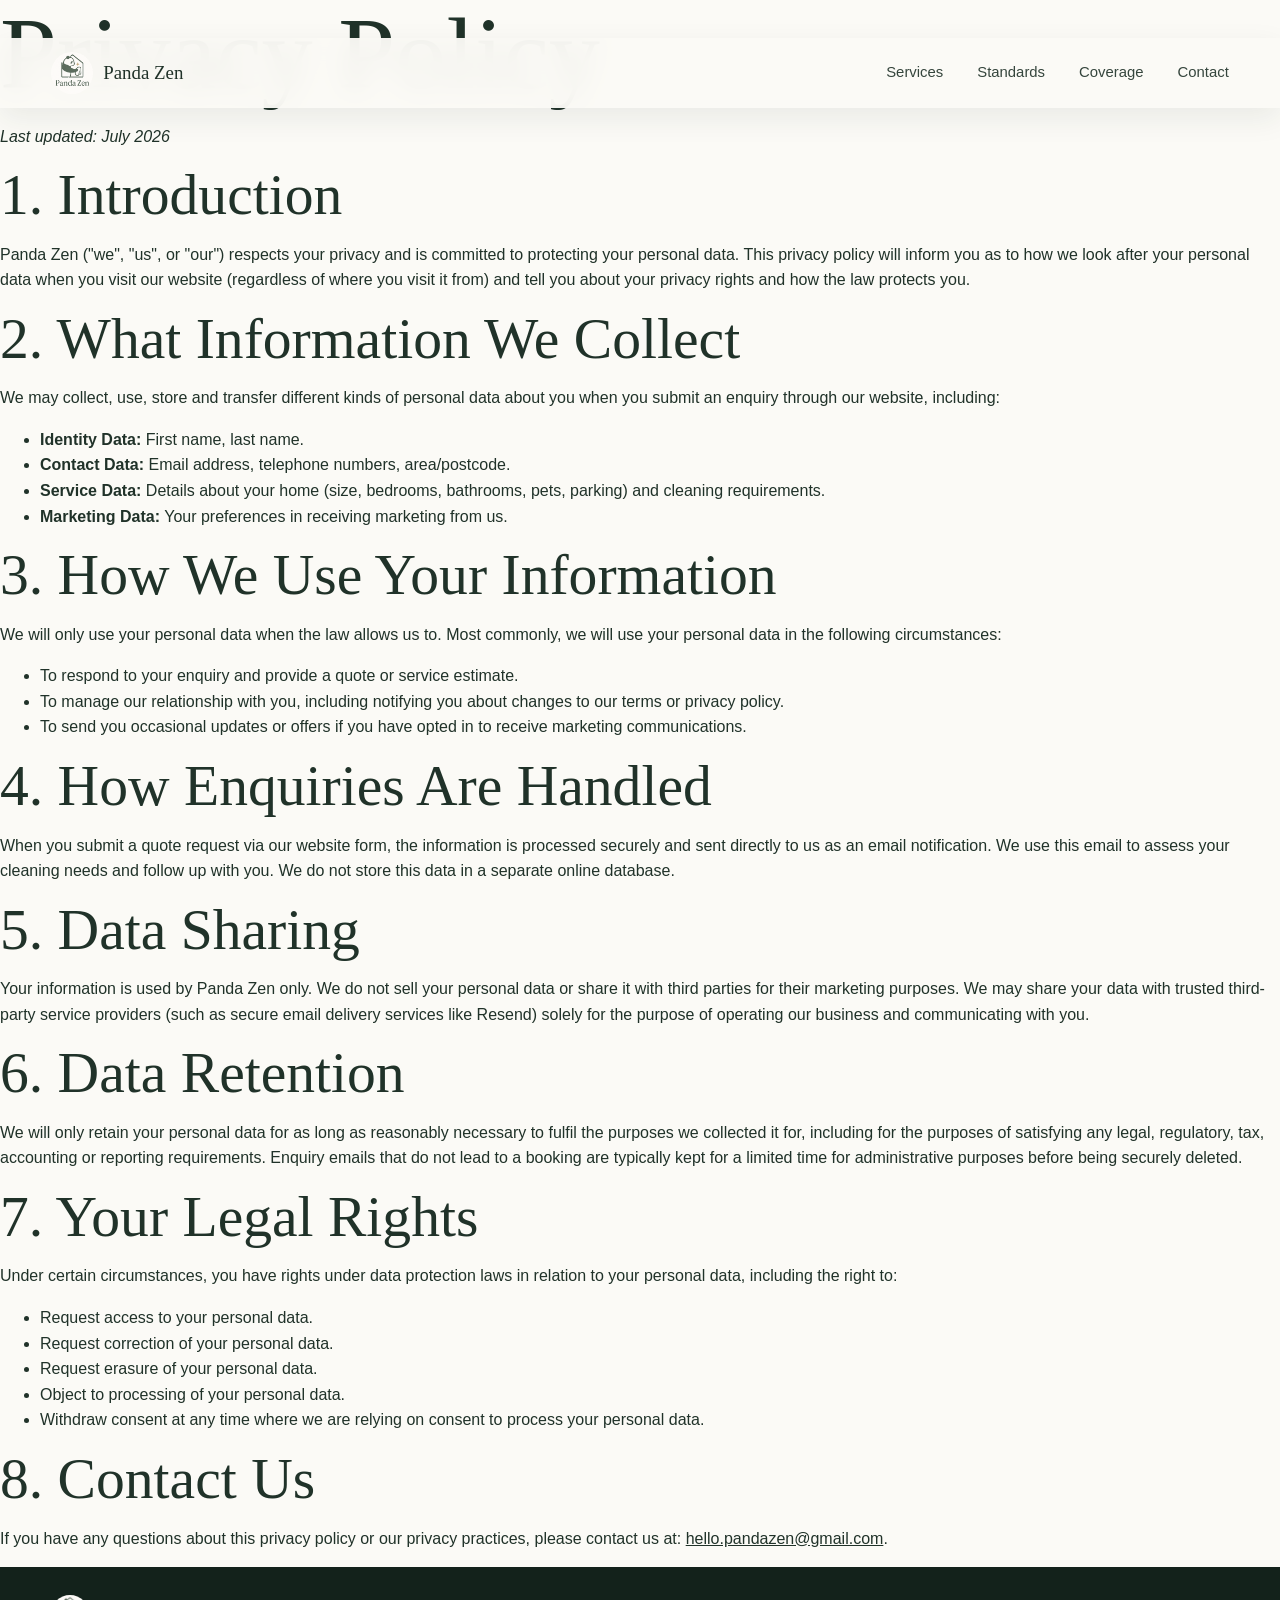
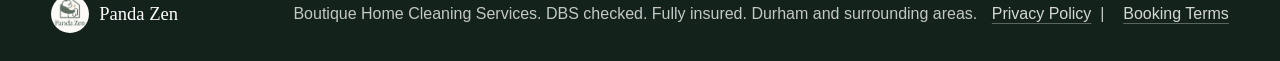
==== privacy-policy.html @ 42cf095c "Initial Panda Zen public site" ====
<!doctype html>
<html lang="en">
  <head>
    <meta charset="utf-8">
    <meta name="viewport" content="width=device-width, initial-scale=1">
    <title>Privacy Policy | Panda Zen</title>
    <link rel="stylesheet" href="styles.css">
  </head>
  <body>
    <header class="site-header is-scrolled" data-header>
      <a class="brand" href="index.html" aria-label="Panda Zen home">
        <img src="assets/logo.png" alt="Panda Zen logo">
        <span>Panda Zen</span>
      </a>
      <button class="nav-toggle" type="button" aria-expanded="false" aria-controls="site-nav" data-nav-toggle>
        <span></span>
        <span></span>
        <span></span>
        <span class="sr-only">Menu</span>
      </button>
      <nav class="site-nav" id="site-nav" data-nav>
        <a href="index.html#services">Services</a>
        <a href="index.html#standards">Standards</a>
        <a href="index.html#coverage">Coverage</a>
        <a href="index.html#contact">Contact</a>
      </nav>
    </header>

    <main class="legal-page">
      <div class="legal-content">
        <h1>Privacy Policy</h1>
        <p><em>Last updated: July 2026</em></p>

        <h2>1. Introduction</h2>
        <p>Panda Zen ("we", "us", or "our") respects your privacy and is committed to protecting your personal data. This privacy policy will inform you as to how we look after your personal data when you visit our website (regardless of where you visit it from) and tell you about your privacy rights and how the law protects you.</p>

        <h2>2. What Information We Collect</h2>
        <p>We may collect, use, store and transfer different kinds of personal data about you when you submit an enquiry through our website, including:</p>
        <ul>
          <li><strong>Identity Data:</strong> First name, last name.</li>
          <li><strong>Contact Data:</strong> Email address, telephone numbers, area/postcode.</li>
          <li><strong>Service Data:</strong> Details about your home (size, bedrooms, bathrooms, pets, parking) and cleaning requirements.</li>
          <li><strong>Marketing Data:</strong> Your preferences in receiving marketing from us.</li>
        </ul>

        <h2>3. How We Use Your Information</h2>
        <p>We will only use your personal data when the law allows us to. Most commonly, we will use your personal data in the following circumstances:</p>
        <ul>
          <li>To respond to your enquiry and provide a quote or service estimate.</li>
          <li>To manage our relationship with you, including notifying you about changes to our terms or privacy policy.</li>
          <li>To send you occasional updates or offers if you have opted in to receive marketing communications.</li>
        </ul>

        <h2>4. How Enquiries Are Handled</h2>
        <p>When you submit a quote request via our website form, the information is processed securely and sent directly to us as an email notification. We use this email to assess your cleaning needs and follow up with you. We do not store this data in a separate online database.</p>

        <h2>5. Data Sharing</h2>
        <p>Your information is used by Panda Zen only. We do not sell your personal data or share it with third parties for their marketing purposes. We may share your data with trusted third-party service providers (such as secure email delivery services like Resend) solely for the purpose of operating our business and communicating with you.</p>

        <h2>6. Data Retention</h2>
        <p>We will only retain your personal data for as long as reasonably necessary to fulfil the purposes we collected it for, including for the purposes of satisfying any legal, regulatory, tax, accounting or reporting requirements. Enquiry emails that do not lead to a booking are typically kept for a limited time for administrative purposes before being securely deleted.</p>

        <h2>7. Your Legal Rights</h2>
        <p>Under certain circumstances, you have rights under data protection laws in relation to your personal data, including the right to:</p>
        <ul>
          <li>Request access to your personal data.</li>
          <li>Request correction of your personal data.</li>
          <li>Request erasure of your personal data.</li>
          <li>Object to processing of your personal data.</li>
          <li>Withdraw consent at any time where we are relying on consent to process your personal data.</li>
        </ul>

        <h2>8. Contact Us</h2>
        <p>If you have any questions about this privacy policy or our privacy practices, please contact us at: <a href="mailto:hello.pandazen@gmail.com">hello.pandazen@gmail.com</a>.</p>
      </div>
    </main>

    <footer class="site-footer">
      <div>
        <img src="assets/logo.png" alt="">
        <span>Panda Zen</span>
      </div>
      <p>Boutique Home Cleaning Services. DBS checked. Fully insured. Durham and surrounding areas. <a href="privacy-policy.html">Privacy Policy</a> &nbsp;|&nbsp; <a href="terms.html">Booking Terms</a></p>
    </footer>
    <script src="script.js"></script>
  </body>
</html>
---- styles.css ----
:root {
  --ink: #203229;
  --forest: #385343;
  --deep: #13221b;
  --sage: #9aaa86;
  --mist: #edf0e8;
  --paper: #fbfaf6;
  --gold: #b9914b;
  --clay: #a86f53;
  --line: rgba(32, 50, 41, 0.16);
  --shadow: 0 20px 60px rgba(24, 36, 31, 0.16);
  --max: 1180px;
  --dev-bar-height: 38px;
}

* {
  box-sizing: border-box;
}

html {
  scroll-behavior: smooth;
}

body {
  margin: 0;
  font-family: "Segoe UI", Arial, sans-serif;
  color: var(--ink);
  background: var(--paper);
  line-height: 1.6;
}



img {
  display: block;
  max-width: 100%;
}

a {
  color: inherit;
}

.sr-only {
  position: absolute;
  width: 1px;
  height: 1px;
  padding: 0;
  margin: -1px;
  overflow: hidden;
  clip: rect(0, 0, 0, 0);
  white-space: nowrap;
  border: 0;
}

.site-header {
  position: fixed;
  inset: var(--dev-bar-height) 0 auto;
  z-index: 20;
  display: flex;
  align-items: center;
  justify-content: space-between;
  gap: 24px;
  padding: 14px clamp(18px, 4vw, 56px);
  color: white;
  transition: background 180ms ease, box-shadow 180ms ease, color 180ms ease;
}

.site-header.is-scrolled,
.site-header.is-open {
  color: var(--ink);
  background: rgba(251, 250, 246, 0.94);
  box-shadow: 0 10px 30px rgba(30, 46, 38, 0.08);
  backdrop-filter: blur(14px);
}

.brand {
  display: inline-flex;
  align-items: center;
  gap: 10px;
  font-family: Georgia, "Times New Roman", serif;
  font-size: 1.18rem;
  text-decoration: none;
  white-space: nowrap;
}

.brand img {
  width: 42px;
  height: 42px;
  border-radius: 50%;
  object-fit: cover;
  background: var(--paper);
}

.site-nav {
  display: flex;
  align-items: center;
  gap: clamp(18px, 3vw, 34px);
  font-size: 0.93rem;
}

.site-nav a {
  text-decoration: none;
  opacity: 0.9;
}

.site-nav a:hover {
  opacity: 1;
}

.nav-toggle {
  display: none;
}

.hero {
  position: relative;
  min-height: 86svh;
  display: grid;
  align-items: end;
  overflow: hidden;
  color: white;
}

.hero-media,
.hero-media img,
.hero-shade {
  position: absolute;
  inset: 0;
}

.hero-media img {
  width: 100%;
  height: 100%;
  object-fit: cover;
}

.hero-shade {
  background:
    linear-gradient(90deg, rgba(19, 34, 27, 0.82) 0%, rgba(19, 34, 27, 0.52) 42%, rgba(19, 34, 27, 0.12) 100%),
    linear-gradient(0deg, rgba(19, 34, 27, 0.74) 0%, rgba(19, 34, 27, 0) 46%);
}

.hero-content {
  position: relative;
  width: min(var(--max), calc(100% - 36px));
  margin: 0 auto;
  padding: 120px 0 66px;
}

.eyebrow {
  margin: 0 0 14px;
  color: var(--gold);
  font-size: 0.78rem;
  font-weight: 700;
  letter-spacing: 0;
  text-transform: uppercase;
}

.hero .eyebrow {
  color: #e8c986;
}

h1,
h2,
h3,
p {
  overflow-wrap: anywhere;
}

h1,
h2,
h3 {
  margin: 0;
  line-height: 1.05;
}

h1,
h2 {
  font-family: Georgia, "Times New Roman", serif;
  font-weight: 500;
}

h1 {
  max-width: 790px;
  font-size: clamp(3rem, 8vw, 6.6rem);
}

h2 {
  font-size: clamp(2rem, 4.5vw, 4rem);
}

h3 {
  font-size: 1.2rem;
}

.hero-copy {
  max-width: 640px;
  margin: 22px 0 0;
  font-size: clamp(1.1rem, 2vw, 1.35rem);
}

.hero-actions {
  display: flex;
  flex-wrap: wrap;
  gap: 14px;
  margin-top: 34px;
}

.button {
  display: inline-flex;
  align-items: center;
  justify-content: center;
  min-height: 48px;
  padding: 13px 20px;
  border: 1px solid transparent;
  border-radius: 4px;
  font-weight: 700;
  text-decoration: none;
  cursor: pointer;
}

.button.primary {
  color: white;
  background: var(--forest);
}

.button.secondary {
  color: white;
  border-color: rgba(255, 255, 255, 0.72);
  background: rgba(255, 255, 255, 0.08);
}

.button:hover,
.text-link:hover {
  filter: brightness(1.04);
}

.trust-strip {
  display: grid;
  grid-template-columns: repeat(4, 1fr);
  border-bottom: 1px solid var(--line);
  background: var(--paper);
}

.trust-strip div {
  min-height: 112px;
  padding: 24px clamp(18px, 3vw, 42px);
  border-right: 1px solid var(--line);
}

.trust-strip div:last-child {
  border-right: 0;
}

.trust-strip strong,
.trust-strip span {
  display: block;
}

.trust-strip strong {
  font-family: Georgia, "Times New Roman", serif;
  font-size: clamp(1.35rem, 2.5vw, 2rem);
  font-weight: 500;
}

.trust-strip span {
  margin-top: 6px;
  color: rgba(32, 50, 41, 0.72);
}

.section-grid,
.services,
.pricing,
.coverage,
.contact {
  width: min(var(--max), calc(100% - 36px));
  margin: 0 auto;
}

.intro {
  display: grid;
  grid-template-columns: 0.86fr 1.14fr;
  gap: clamp(34px, 7vw, 86px);
  padding: clamp(70px, 12vw, 130px) 0;
}

.flow p {
  margin: 0;
  font-size: clamp(1.04rem, 1.5vw, 1.18rem);
}

.flow p + p {
  margin-top: 20px;
}

.image-band {
  position: relative;
  min-height: 620px;
  display: grid;
  align-items: end;
  overflow: hidden;
  color: white;
  background: var(--deep);
}

.image-band > img {
  position: absolute;
  inset: 0;
  width: 100%;
  height: 100%;
  object-fit: cover;
}

.image-band::after {
  content: "";
  position: absolute;
  inset: 0;
  background: linear-gradient(0deg, rgba(19, 34, 27, 0.75), rgba(19, 34, 27, 0.08) 62%);
}

.band-panel {
  position: relative;
  z-index: 1;
  width: min(720px, calc(100% - 36px));
  margin: 0 auto;
  padding: 0 0 clamp(52px, 8vw, 86px);
  text-align: center;
}

.band-panel .eyebrow {
  color: #e8c986;
}

.band-panel p:last-child {
  margin: 18px auto 0;
  max-width: 620px;
  font-size: 1.12rem;
}

.services {
  padding: clamp(70px, 12vw, 132px) 0;
}

.section-head {
  display: grid;
  grid-template-columns: 1fr minmax(280px, 480px);
  gap: clamp(28px, 6vw, 70px);
  align-items: end;
  margin-bottom: 42px;
}

.section-head p:last-child {
  margin: 0;
  color: rgba(32, 50, 41, 0.74);
}

.service-grid {
  display: grid;
  grid-template-columns: repeat(3, 1fr);
  gap: 14px;
}

.service-card {
  min-height: 252px;
  padding: 26px;
  border: 1px solid var(--line);
  border-radius: 8px;
  background: #fffdf8;
}

.service-card span {
  display: inline-block;
  margin-bottom: 34px;
  color: var(--gold);
  font-weight: 800;
}

.service-card p {
  margin: 14px 0 0;
  color: rgba(32, 50, 41, 0.74);
}

.standards {
  display: grid;
  grid-template-columns: minmax(0, 0.9fr) minmax(0, 1.1fr);
  align-items: stretch;
  background: var(--mist);
}

.standards-copy {
  padding: clamp(48px, 8vw, 90px) clamp(24px, 6vw, 72px);
}

.standards-copy p {
  max-width: 620px;
}

.standards-photo {
  min-height: 580px;
}

.standards-photo img {
  width: 100%;
  height: 100%;
  object-fit: cover;
}

.check-list {
  display: grid;
  gap: 14px;
  padding: 0;
  margin: 30px 0 0;
  list-style: none;
}

.check-list li {
  position: relative;
  padding-left: 28px;
}

.check-list li::before {
  content: "";
  position: absolute;
  left: 0;
  top: 0.75em;
  width: 12px;
  height: 2px;
  background: var(--gold);
}

.pricing {
  display: grid;
  grid-template-columns: 0.9fr 1.1fr;
  gap: clamp(28px, 7vw, 88px);
  align-items: center;
  padding: clamp(68px, 10vw, 118px) 0;
}

.quote-box {
  padding-left: clamp(24px, 5vw, 58px);
  border-left: 1px solid var(--line);
}

.quote-box p {
  margin: 0 0 18px;
  font-size: 1.12rem;
}

.text-link {
  color: var(--forest);
  font-weight: 800;
  text-decoration-color: rgba(56, 83, 67, 0.32);
  text-underline-offset: 5px;
}

.gallery {
  display: grid;
  grid-template-columns: 1.15fr 0.85fr 1fr;
  gap: 10px;
  width: min(1440px, calc(100% - 20px));
  margin: 0 auto;
}

.gallery figure {
  position: relative;
  min-height: 420px;
  margin: 0;
  overflow: hidden;
  background: var(--mist);
}

.gallery img {
  width: 100%;
  height: 100%;
  object-fit: cover;
}

.gallery figcaption {
  position: absolute;
  left: 16px;
  bottom: 16px;
  padding: 8px 11px;
  border-radius: 4px;
  color: white;
  background: rgba(19, 34, 27, 0.72);
  font-size: 0.9rem;
}

.coverage {
  display: grid;
  grid-template-columns: 0.92fr 1.08fr;
  gap: clamp(30px, 7vw, 90px);
  padding: clamp(68px, 10vw, 116px) 0;
  border-bottom: 1px solid var(--line);
}

.coverage p:last-child {
  align-self: end;
  margin: 0;
  color: rgba(32, 50, 41, 0.76);
  font-size: 1.12rem;
}

.contact {
  display: grid;
  grid-template-columns: 0.9fr 1.1fr;
  gap: clamp(30px, 7vw, 90px);
  padding: clamp(68px, 10vw, 116px) 0;
}

.contact-copy p {
  max-width: 520px;
}

.contact-lines {
  display: grid;
  gap: 10px;
  margin-top: 28px;
  font-size: 1.16rem;
  font-weight: 800;
}

.contact-lines a {
  color: var(--forest);
}

.contact-form {
  display: grid;
  gap: 22px;
  padding: clamp(22px, 4vw, 36px);
  border: 1px solid var(--line);
  border-radius: 8px;
  background: white;
  box-shadow: var(--shadow);
}

.hp-field {
  position: absolute;
  left: -10000px;
  width: 1px;
  height: 1px;
  overflow: hidden;
}

.form-section {
  display: grid;
  gap: 13px;
}

.form-section + .form-section {
  padding-top: 20px;
  border-top: 1px solid var(--line);
}

.form-section h3 {
  font-size: 1rem;
}

.form-grid {
  display: grid;
  grid-template-columns: repeat(2, minmax(0, 1fr));
  gap: 14px;
}

.full {
  grid-column: 1 / -1;
}

.checkbox-grid {
  display: grid;
  grid-template-columns: repeat(2, minmax(0, 1fr));
  gap: 9px;
}

.checkbox-grid label {
  min-height: 42px;
  display: flex;
  align-items: center;
  gap: 9px;
  padding: 9px 10px;
  border: 1px solid rgba(32, 50, 41, 0.16);
  border-radius: 4px;
  color: var(--ink);
  background: #fffdf8;
  font-size: 0.9rem;
}

.checkbox-grid input {
  width: auto;
  min-height: auto;
  accent-color: var(--forest);
}

.legal-consent {
  gap: 10px;
}

.legal-consent label {
  display: grid;
  grid-template-columns: 20px 1fr;
  gap: 10px;
  align-items: start;
  color: var(--ink);
  font-size: 0.9rem;
  font-weight: 600;
}

.legal-consent input {
  width: auto;
  min-height: auto;
  margin-top: 4px;
  accent-color: var(--forest);
}

.legal-consent a {
  color: var(--forest);
  font-weight: 800;
  text-underline-offset: 4px;
}

.form-note {
  margin: 0;
  color: rgba(32, 50, 41, 0.66);
  font-size: 0.88rem;
}

.form-submit-status {
  min-height: 24px;
  margin: 0;
  color: var(--forest);
  font-weight: 800;
}

.form-submit-status.error {
  color: #8b4e45;
}

.field-error-label {
  color: #8b4e45;
}

.field-error-control {
  border-color: #8b4e45;
  background: #fff8f4;
}

.field-error-message {
  color: #8b4e45;
  font-size: 0.82rem;
  font-weight: 800;
}

label {
  display: grid;
  gap: 7px;
  color: rgba(32, 50, 41, 0.78);
  font-size: 0.92rem;
  font-weight: 700;
}

input,
select,
textarea {
  width: 100%;
  min-height: 48px;
  padding: 12px 13px;
  border: 1px solid rgba(32, 50, 41, 0.22);
  border-radius: 4px;
  color: var(--ink);
  background: #fffdf8;
  font: inherit;
}

textarea {
  resize: vertical;
}

input:focus,
select:focus,
textarea:focus {
  outline: 3px solid rgba(185, 145, 75, 0.24);
  border-color: var(--gold);
}

.site-footer {
  display: flex;
  align-items: center;
  justify-content: space-between;
  gap: 20px;
  padding: 28px clamp(18px, 4vw, 56px);
  color: white;
  background: var(--deep);
}

.site-footer div {
  display: inline-flex;
  align-items: center;
  gap: 10px;
  font-family: Georgia, "Times New Roman", serif;
  font-size: 1.16rem;
  white-space: nowrap;
}

.site-footer img {
  width: 38px;
  height: 38px;
  border-radius: 50%;
  object-fit: cover;
}

.site-footer p {
  margin: 0;
  color: rgba(255, 255, 255, 0.75);
  text-align: right;
}

.site-footer p a {
  margin-left: 10px;
  color: rgba(255, 255, 255, 0.82);
  text-decoration-color: rgba(255, 255, 255, 0.3);
  text-underline-offset: 4px;
}

.site-footer p a:hover {
  color: white;
}

.legal-page {
  background: var(--paper);
}

.legal-header {
  display: flex;
  align-items: center;
  justify-content: space-between;
  gap: 18px;
  padding: 18px clamp(18px, 4vw, 56px);
  border-bottom: 1px solid var(--line);
  background: white;
}

.legal-header .button.secondary {
  color: var(--forest);
  border-color: var(--line);
  background: transparent;
}

.legal-main {
  width: min(880px, calc(100% - 36px));
  margin: 0 auto;
  padding: clamp(48px, 8vw, 86px) 0;
}

.legal-main h1 {
  max-width: none;
  margin-bottom: 12px;
  color: var(--ink);
  font-size: clamp(2.4rem, 6vw, 4.8rem);
}

.legal-updated {
  margin-bottom: 34px;
  color: rgba(32, 50, 41, 0.66);
}

.legal-main section {
  padding: 24px 0;
  border-top: 1px solid var(--line);
}

.legal-main h2 {
  margin-bottom: 10px;
  font-size: clamp(1.45rem, 3vw, 2rem);
}

.legal-main p {
  margin: 0;
  color: rgba(32, 50, 41, 0.78);
}

.legal-main a {
  color: var(--forest);
  font-weight: 800;
  text-underline-offset: 4px;
}

@media (max-width: 900px) {
  .nav-toggle {
    display: inline-grid;
    gap: 5px;
    width: 44px;
    height: 44px;
    place-content: center;
    border: 1px solid currentColor;
    border-radius: 4px;
    color: inherit;
    background: transparent;
  }

  .nav-toggle span:not(.sr-only) {
    width: 20px;
    height: 2px;
    background: currentColor;
  }

  .site-nav {
    position: absolute;
    top: 100%;
    left: 18px;
    right: 18px;
    display: none;
    padding: 18px;
    border: 1px solid var(--line);
    border-radius: 8px;
    color: var(--ink);
    background: var(--paper);
    box-shadow: var(--shadow);
  }

  .site-nav.is-open {
    display: grid;
    gap: 14px;
  }

  .trust-strip,
  .intro,
  .section-head,
  .standards,
  .pricing,
  .coverage,
  .contact {
    grid-template-columns: 1fr;
  }

  .trust-strip {
    grid-template-columns: repeat(2, 1fr);
  }

  .trust-strip div:nth-child(2) {
    border-right: 0;
  }

  .service-grid {
    grid-template-columns: repeat(2, 1fr);
  }

  .standards-photo {
    min-height: 420px;
  }

  .quote-box {
    padding-left: 0;
    border-left: 0;
  }

  .gallery {
    grid-template-columns: 1fr;
  }

  .gallery figure {
    min-height: 360px;
  }

  .site-footer {
    align-items: flex-start;
    flex-direction: column;
  }

  .site-footer p {
    text-align: left;
  }
}

@media (max-width: 620px) {
  .site-header {
    padding: 12px 16px;
  }

  .brand span {
    display: none;
  }

  .hero {
    min-height: 84svh;
  }

  .hero-content {
    width: calc(100% - 32px);
    padding-bottom: 44px;
  }

  h1 {
    font-size: clamp(2.55rem, 15vw, 4.4rem);
  }

  .hero-actions,
  .button {
    width: 100%;
  }

  .trust-strip,
  .service-grid {
    grid-template-columns: 1fr;
  }

  .trust-strip div {
    border-right: 0;
  }

  .image-band {
    min-height: 530px;
  }

  .service-card {
    min-height: auto;
  }

  .contact-form {
    padding: 20px;
  }

  .form-grid,
  .checkbox-grid {
    grid-template-columns: 1fr;
  }
}
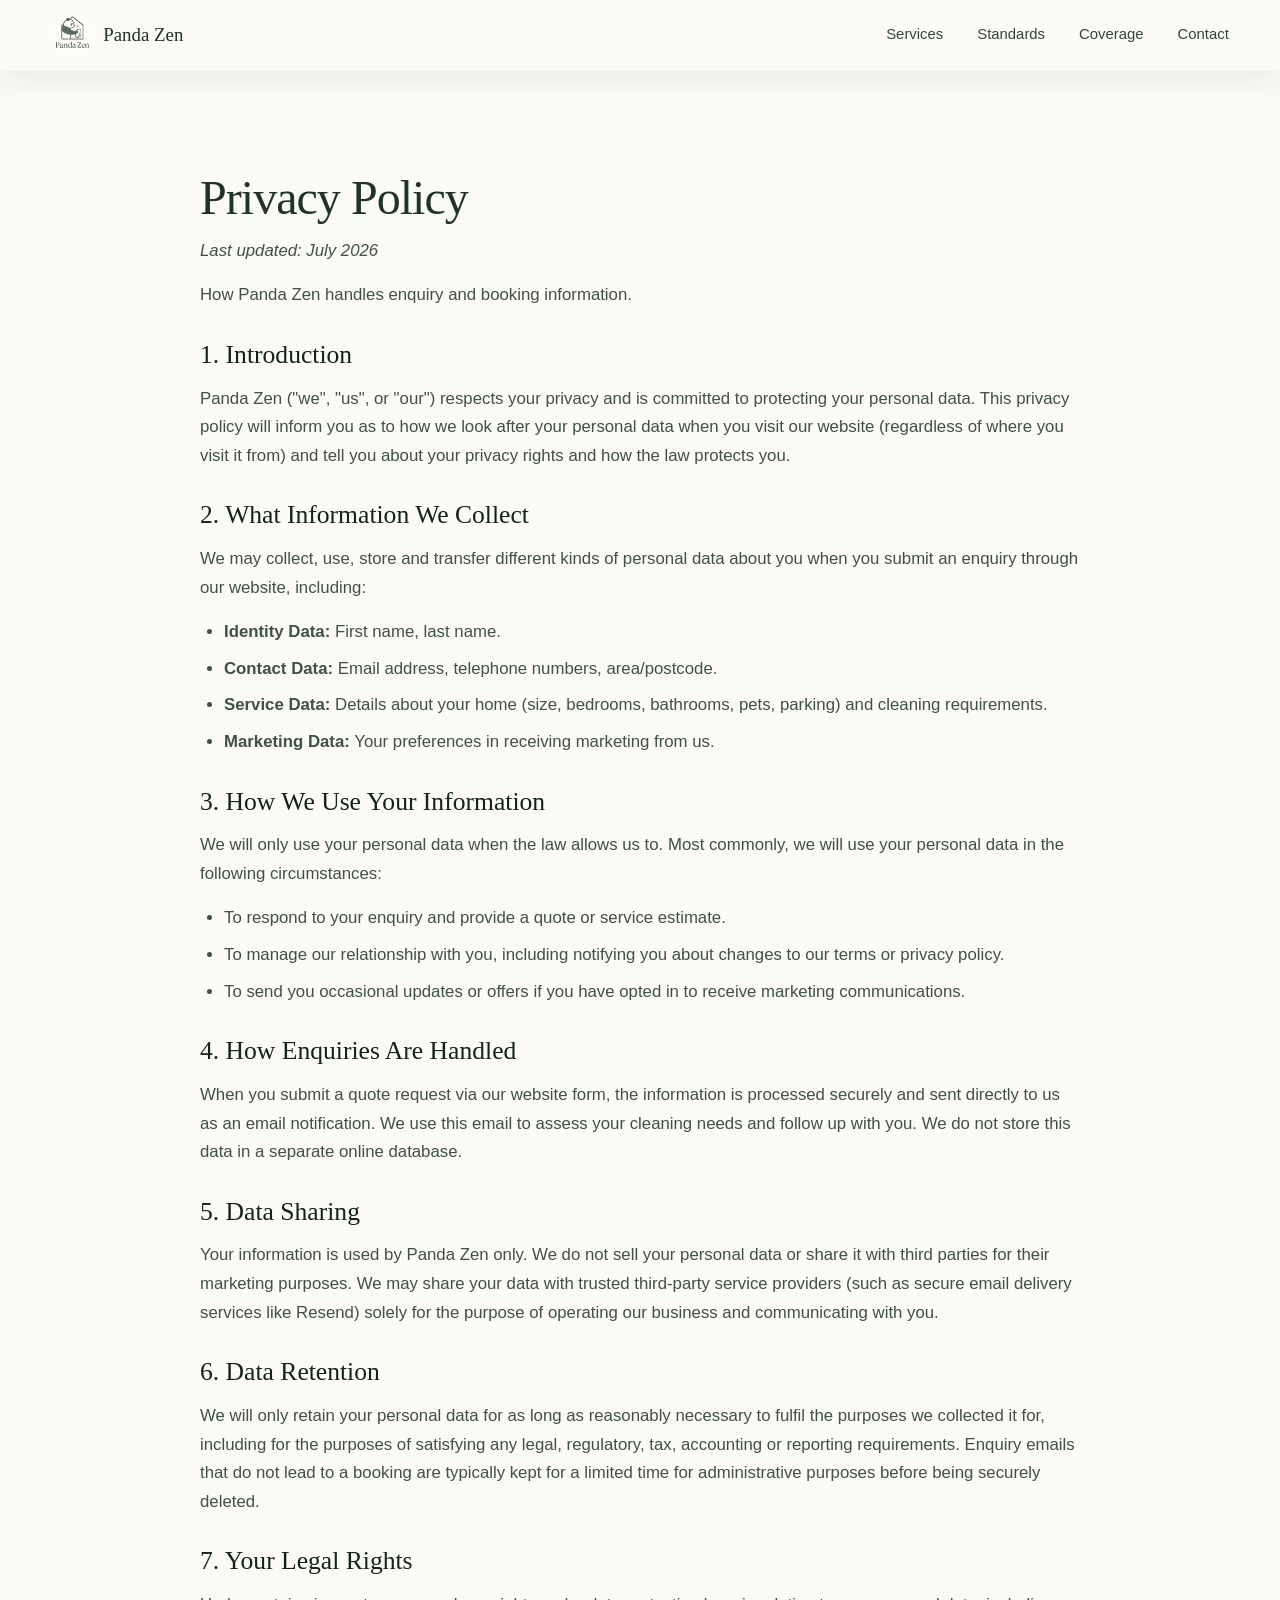
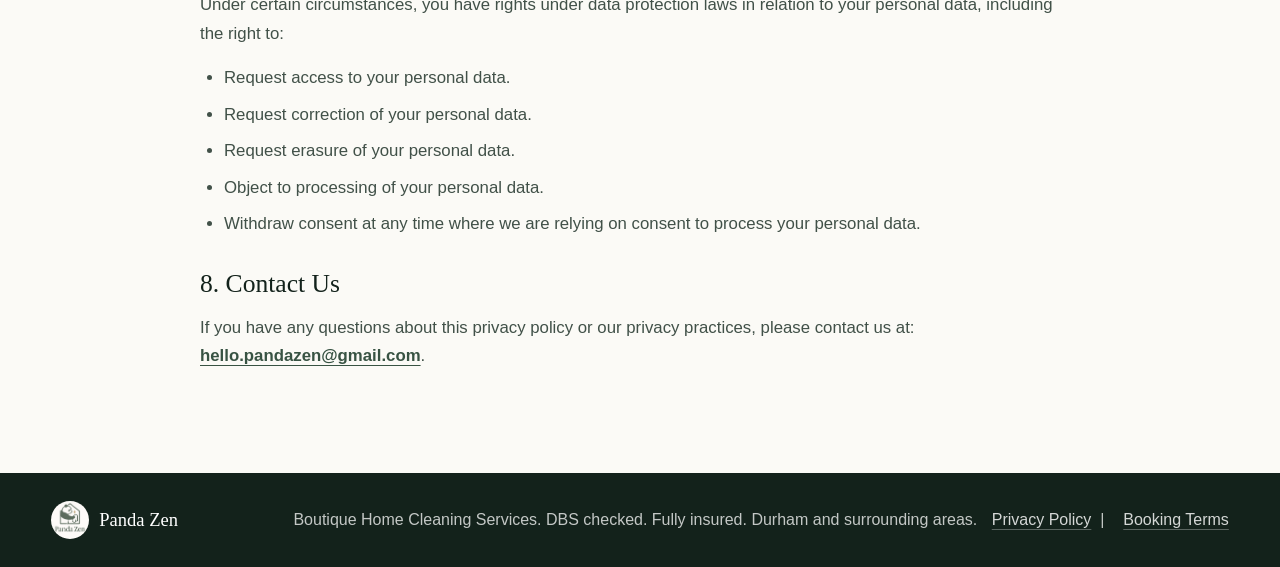
==== commit b945cc01: "Improve legal page layout" ====
--- a/privacy-policy.html
+++ b/privacy-policy.html
@@ -6,7 +6,7 @@
     <title>Privacy Policy | Panda Zen</title>
     <link rel="stylesheet" href="styles.css">
   </head>
-  <body>
+  <body class="legal-page">
     <header class="site-header is-scrolled" data-header>
       <a class="brand" href="index.html" aria-label="Panda Zen home">
         <img src="assets/logo.png" alt="Panda Zen logo">
@@ -26,10 +26,10 @@
       </nav>
     </header>
 
-    <main class="legal-page">
-      <div class="legal-content">
+    <main class="legal-main">
         <h1>Privacy Policy</h1>
-        <p><em>Last updated: July 2026</em></p>
+        <p class="legal-updated">Last updated: July 2026</p>
+        <p>How Panda Zen handles enquiry and booking information.</p>
 
         <h2>1. Introduction</h2>
         <p>Panda Zen ("we", "us", or "our") respects your privacy and is committed to protecting your personal data. This privacy policy will inform you as to how we look after your personal data when you visit our website (regardless of where you visit it from) and tell you about your privacy rights and how the law protects you.</p>
@@ -72,7 +72,6 @@
 
         <h2>8. Contact Us</h2>
         <p>If you have any questions about this privacy policy or our privacy practices, please contact us at: <a href="mailto:hello.pandazen@gmail.com">hello.pandazen@gmail.com</a>.</p>
-      </div>
     </main>
 
     <footer class="site-footer">
--- a/styles.css
+++ b/styles.css
@@ -10,7 +10,6 @@
   --line: rgba(32, 50, 41, 0.16);
   --shadow: 0 20px 60px rgba(24, 36, 31, 0.16);
   --max: 1180px;
-  --dev-bar-height: 38px;
 }
 
 * {
@@ -54,7 +53,7 @@
 
 .site-header {
   position: fixed;
-  inset: var(--dev-bar-height) 0 auto;
+  inset: 0 0 auto;
   z-index: 20;
   display: flex;
   align-items: center;
@@ -726,6 +725,7 @@
 
 .legal-page {
   background: var(--paper);
+  padding-top: 86px; /* Offset for fixed header */
 }
 
 .legal-header {
@@ -751,15 +751,18 @@
 }
 
 .legal-main h1 {
-  max-width: none;
   margin-bottom: 12px;
   color: var(--ink);
-  font-size: clamp(2.4rem, 6vw, 4.8rem);
+  font-size: clamp(2rem, 5vw, 3rem);
+  line-height: 1.1;
+  letter-spacing: -0.02em;
 }
 
 .legal-updated {
   margin-bottom: 34px;
   color: rgba(32, 50, 41, 0.66);
+  font-size: 1.05rem;
+  font-style: italic;
 }
 
 .legal-main section {
@@ -768,13 +771,26 @@
 }
 
 .legal-main h2 {
-  margin-bottom: 10px;
-  font-size: clamp(1.45rem, 3vw, 2rem);
-}
-
-.legal-main p {
-  margin: 0;
-  color: rgba(32, 50, 41, 0.78);
+  margin-top: 32px;
+  margin-bottom: 16px;
+  font-size: clamp(1.3rem, 3vw, 1.6rem);
+  color: var(--deep);
+}
+
+.legal-main p,
+.legal-main ul {
+  margin: 0 0 16px;
+  color: rgba(32, 50, 41, 0.85);
+  font-size: 1.05rem;
+  line-height: 1.7;
+}
+
+.legal-main ul {
+  padding-left: 24px;
+}
+
+.legal-main li {
+  margin-bottom: 8px;
 }
 
 .legal-main a {
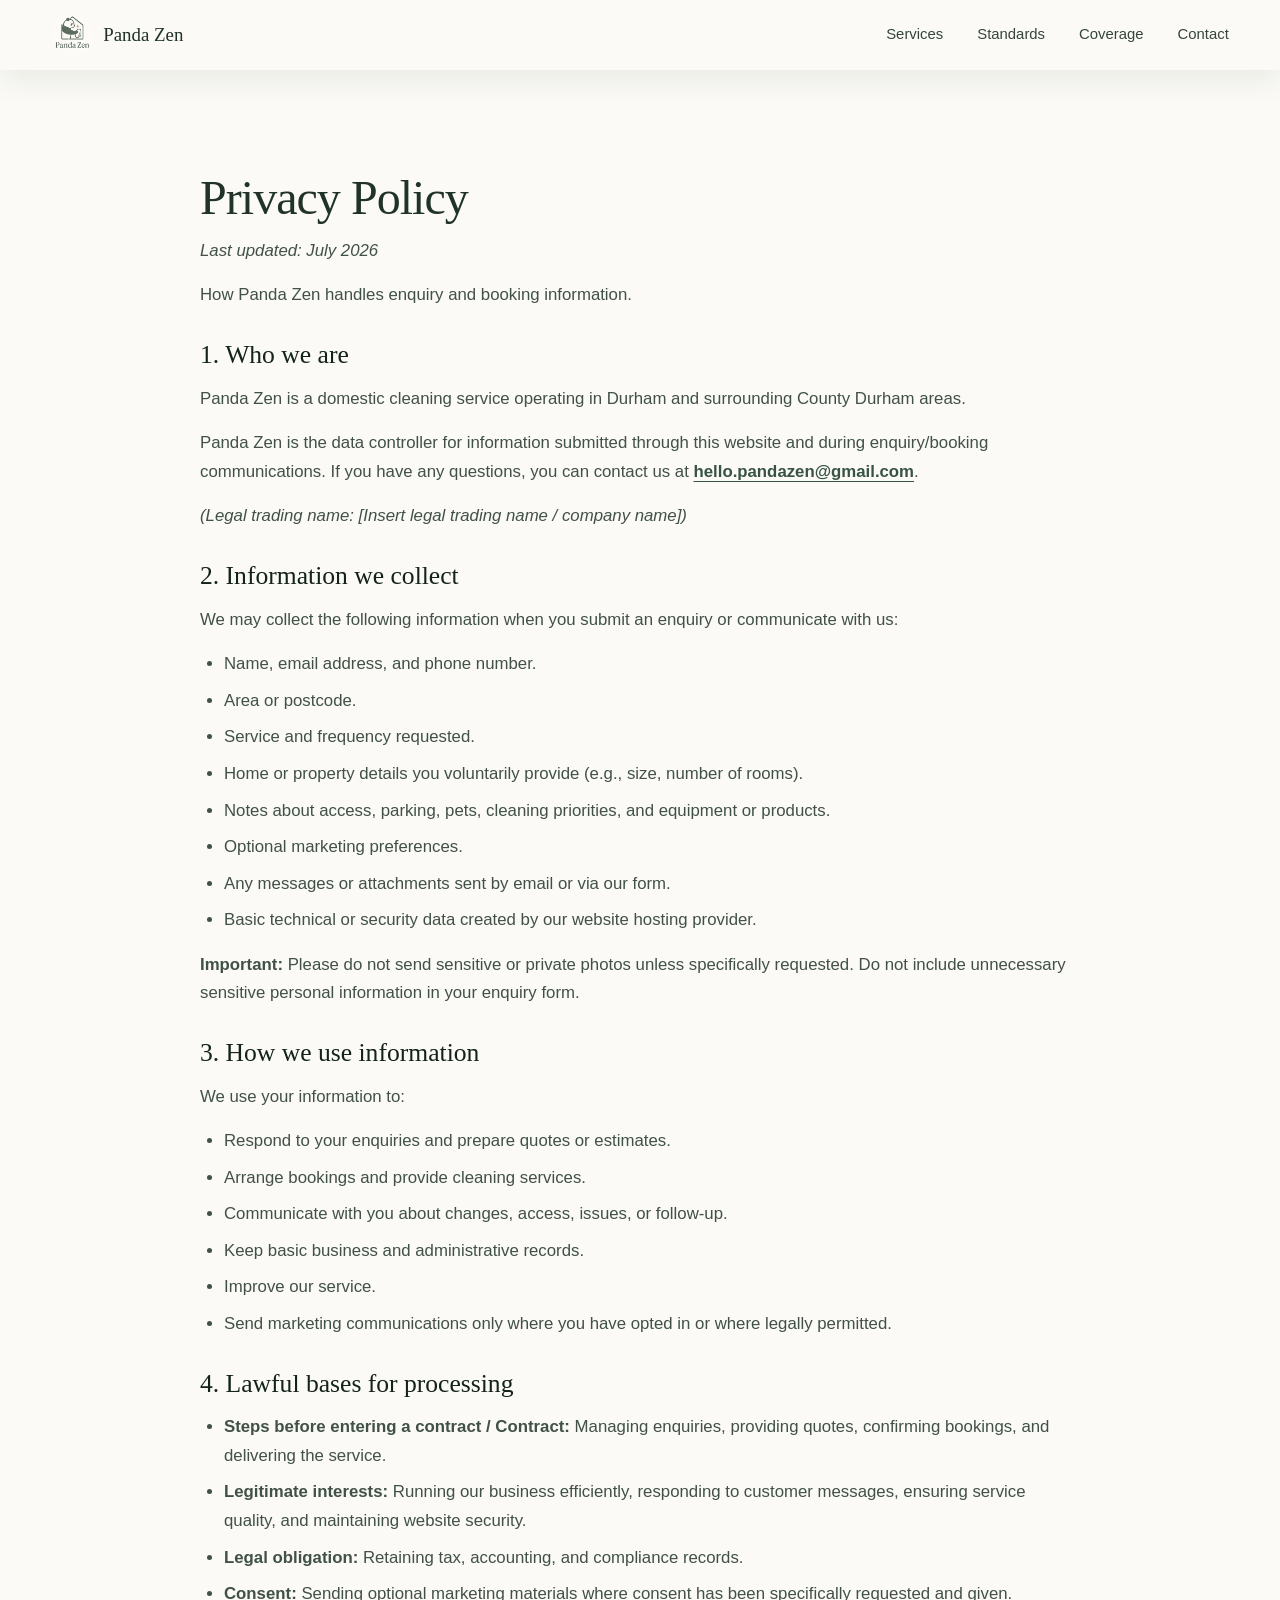
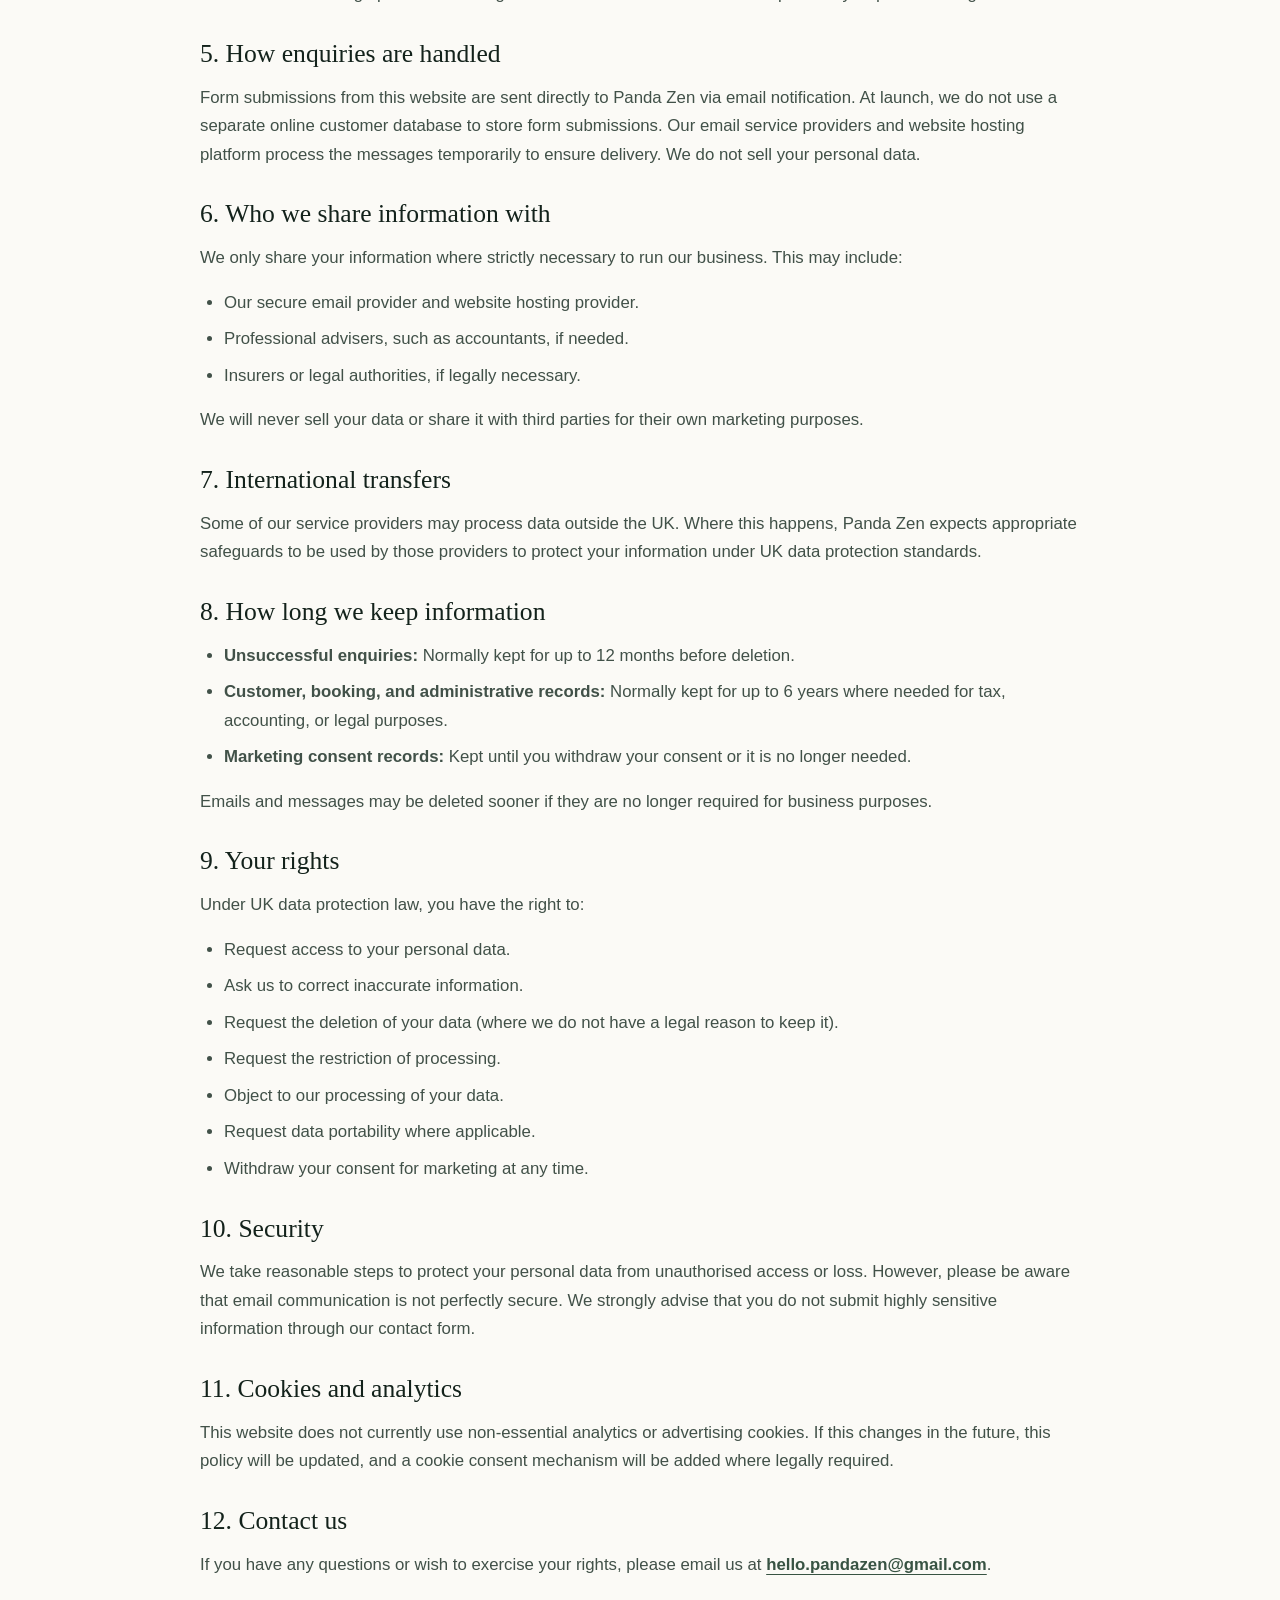
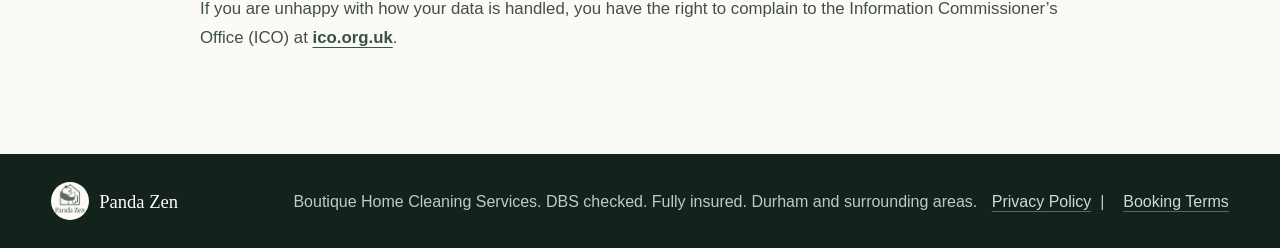
==== commit 5b283cab: "Strengthen privacy policy and booking terms" ====
--- a/privacy-policy.html
+++ b/privacy-policy.html
@@ -31,47 +31,89 @@
         <p class="legal-updated">Last updated: July 2026</p>
         <p>How Panda Zen handles enquiry and booking information.</p>
 
-        <h2>1. Introduction</h2>
-        <p>Panda Zen ("we", "us", or "our") respects your privacy and is committed to protecting your personal data. This privacy policy will inform you as to how we look after your personal data when you visit our website (regardless of where you visit it from) and tell you about your privacy rights and how the law protects you.</p>
+        <h2>1. Who we are</h2>
+        <p>Panda Zen is a domestic cleaning service operating in Durham and surrounding County Durham areas.</p>
+        <p>Panda Zen is the data controller for information submitted through this website and during enquiry/booking communications. If you have any questions, you can contact us at <a href="mailto:hello.pandazen@gmail.com">hello.pandazen@gmail.com</a>.</p>
+        <p><em>(Legal trading name: [Insert legal trading name / company name])</em></p>
 
-        <h2>2. What Information We Collect</h2>
-        <p>We may collect, use, store and transfer different kinds of personal data about you when you submit an enquiry through our website, including:</p>
+        <h2>2. Information we collect</h2>
+        <p>We may collect the following information when you submit an enquiry or communicate with us:</p>
         <ul>
-          <li><strong>Identity Data:</strong> First name, last name.</li>
-          <li><strong>Contact Data:</strong> Email address, telephone numbers, area/postcode.</li>
-          <li><strong>Service Data:</strong> Details about your home (size, bedrooms, bathrooms, pets, parking) and cleaning requirements.</li>
-          <li><strong>Marketing Data:</strong> Your preferences in receiving marketing from us.</li>
+          <li>Name, email address, and phone number.</li>
+          <li>Area or postcode.</li>
+          <li>Service and frequency requested.</li>
+          <li>Home or property details you voluntarily provide (e.g., size, number of rooms).</li>
+          <li>Notes about access, parking, pets, cleaning priorities, and equipment or products.</li>
+          <li>Optional marketing preferences.</li>
+          <li>Any messages or attachments sent by email or via our form.</li>
+          <li>Basic technical or security data created by our website hosting provider.</li>
+        </ul>
+        <p><strong>Important:</strong> Please do not send sensitive or private photos unless specifically requested. Do not include unnecessary sensitive personal information in your enquiry form.</p>
+
+        <h2>3. How we use information</h2>
+        <p>We use your information to:</p>
+        <ul>
+          <li>Respond to your enquiries and prepare quotes or estimates.</li>
+          <li>Arrange bookings and provide cleaning services.</li>
+          <li>Communicate with you about changes, access, issues, or follow-up.</li>
+          <li>Keep basic business and administrative records.</li>
+          <li>Improve our service.</li>
+          <li>Send marketing communications only where you have opted in or where legally permitted.</li>
         </ul>
 
-        <h2>3. How We Use Your Information</h2>
-        <p>We will only use your personal data when the law allows us to. Most commonly, we will use your personal data in the following circumstances:</p>
+        <h2>4. Lawful bases for processing</h2>
         <ul>
-          <li>To respond to your enquiry and provide a quote or service estimate.</li>
-          <li>To manage our relationship with you, including notifying you about changes to our terms or privacy policy.</li>
-          <li>To send you occasional updates or offers if you have opted in to receive marketing communications.</li>
+          <li><strong>Steps before entering a contract / Contract:</strong> Managing enquiries, providing quotes, confirming bookings, and delivering the service.</li>
+          <li><strong>Legitimate interests:</strong> Running our business efficiently, responding to customer messages, ensuring service quality, and maintaining website security.</li>
+          <li><strong>Legal obligation:</strong> Retaining tax, accounting, and compliance records.</li>
+          <li><strong>Consent:</strong> Sending optional marketing materials where consent has been specifically requested and given.</li>
         </ul>
 
-        <h2>4. How Enquiries Are Handled</h2>
-        <p>When you submit a quote request via our website form, the information is processed securely and sent directly to us as an email notification. We use this email to assess your cleaning needs and follow up with you. We do not store this data in a separate online database.</p>
+        <h2>5. How enquiries are handled</h2>
+        <p>Form submissions from this website are sent directly to Panda Zen via email notification. At launch, we do not use a separate online customer database to store form submissions. Our email service providers and website hosting platform process the messages temporarily to ensure delivery. We do not sell your personal data.</p>
 
-        <h2>5. Data Sharing</h2>
-        <p>Your information is used by Panda Zen only. We do not sell your personal data or share it with third parties for their marketing purposes. We may share your data with trusted third-party service providers (such as secure email delivery services like Resend) solely for the purpose of operating our business and communicating with you.</p>
+        <h2>6. Who we share information with</h2>
+        <p>We only share your information where strictly necessary to run our business. This may include:</p>
+        <ul>
+          <li>Our secure email provider and website hosting provider.</li>
+          <li>Professional advisers, such as accountants, if needed.</li>
+          <li>Insurers or legal authorities, if legally necessary.</li>
+        </ul>
+        <p>We will never sell your data or share it with third parties for their own marketing purposes.</p>
 
-        <h2>6. Data Retention</h2>
-        <p>We will only retain your personal data for as long as reasonably necessary to fulfil the purposes we collected it for, including for the purposes of satisfying any legal, regulatory, tax, accounting or reporting requirements. Enquiry emails that do not lead to a booking are typically kept for a limited time for administrative purposes before being securely deleted.</p>
+        <h2>7. International transfers</h2>
+        <p>Some of our service providers may process data outside the UK. Where this happens, Panda Zen expects appropriate safeguards to be used by those providers to protect your information under UK data protection standards.</p>
 
-        <h2>7. Your Legal Rights</h2>
-        <p>Under certain circumstances, you have rights under data protection laws in relation to your personal data, including the right to:</p>
+        <h2>8. How long we keep information</h2>
+        <ul>
+          <li><strong>Unsuccessful enquiries:</strong> Normally kept for up to 12 months before deletion.</li>
+          <li><strong>Customer, booking, and administrative records:</strong> Normally kept for up to 6 years where needed for tax, accounting, or legal purposes.</li>
+          <li><strong>Marketing consent records:</strong> Kept until you withdraw your consent or it is no longer needed.</li>
+        </ul>
+        <p>Emails and messages may be deleted sooner if they are no longer required for business purposes.</p>
+
+        <h2>9. Your rights</h2>
+        <p>Under UK data protection law, you have the right to:</p>
         <ul>
           <li>Request access to your personal data.</li>
-          <li>Request correction of your personal data.</li>
-          <li>Request erasure of your personal data.</li>
-          <li>Object to processing of your personal data.</li>
-          <li>Withdraw consent at any time where we are relying on consent to process your personal data.</li>
+          <li>Ask us to correct inaccurate information.</li>
+          <li>Request the deletion of your data (where we do not have a legal reason to keep it).</li>
+          <li>Request the restriction of processing.</li>
+          <li>Object to our processing of your data.</li>
+          <li>Request data portability where applicable.</li>
+          <li>Withdraw your consent for marketing at any time.</li>
         </ul>
 
-        <h2>8. Contact Us</h2>
-        <p>If you have any questions about this privacy policy or our privacy practices, please contact us at: <a href="mailto:hello.pandazen@gmail.com">hello.pandazen@gmail.com</a>.</p>
+        <h2>10. Security</h2>
+        <p>We take reasonable steps to protect your personal data from unauthorised access or loss. However, please be aware that email communication is not perfectly secure. We strongly advise that you do not submit highly sensitive information through our contact form.</p>
+
+        <h2>11. Cookies and analytics</h2>
+        <p>This website does not currently use non-essential analytics or advertising cookies. If this changes in the future, this policy will be updated, and a cookie consent mechanism will be added where legally required.</p>
+
+        <h2>12. Contact us</h2>
+        <p>If you have any questions or wish to exercise your rights, please email us at <a href="mailto:hello.pandazen@gmail.com">hello.pandazen@gmail.com</a>.</p>
+        <p>If you are unhappy with how your data is handled, you have the right to complain to the Information Commissioner’s Office (ICO) at <a href="https://ico.org.uk" target="_blank" rel="noopener">ico.org.uk</a>.</p>
+
     </main>
 
     <footer class="site-footer">
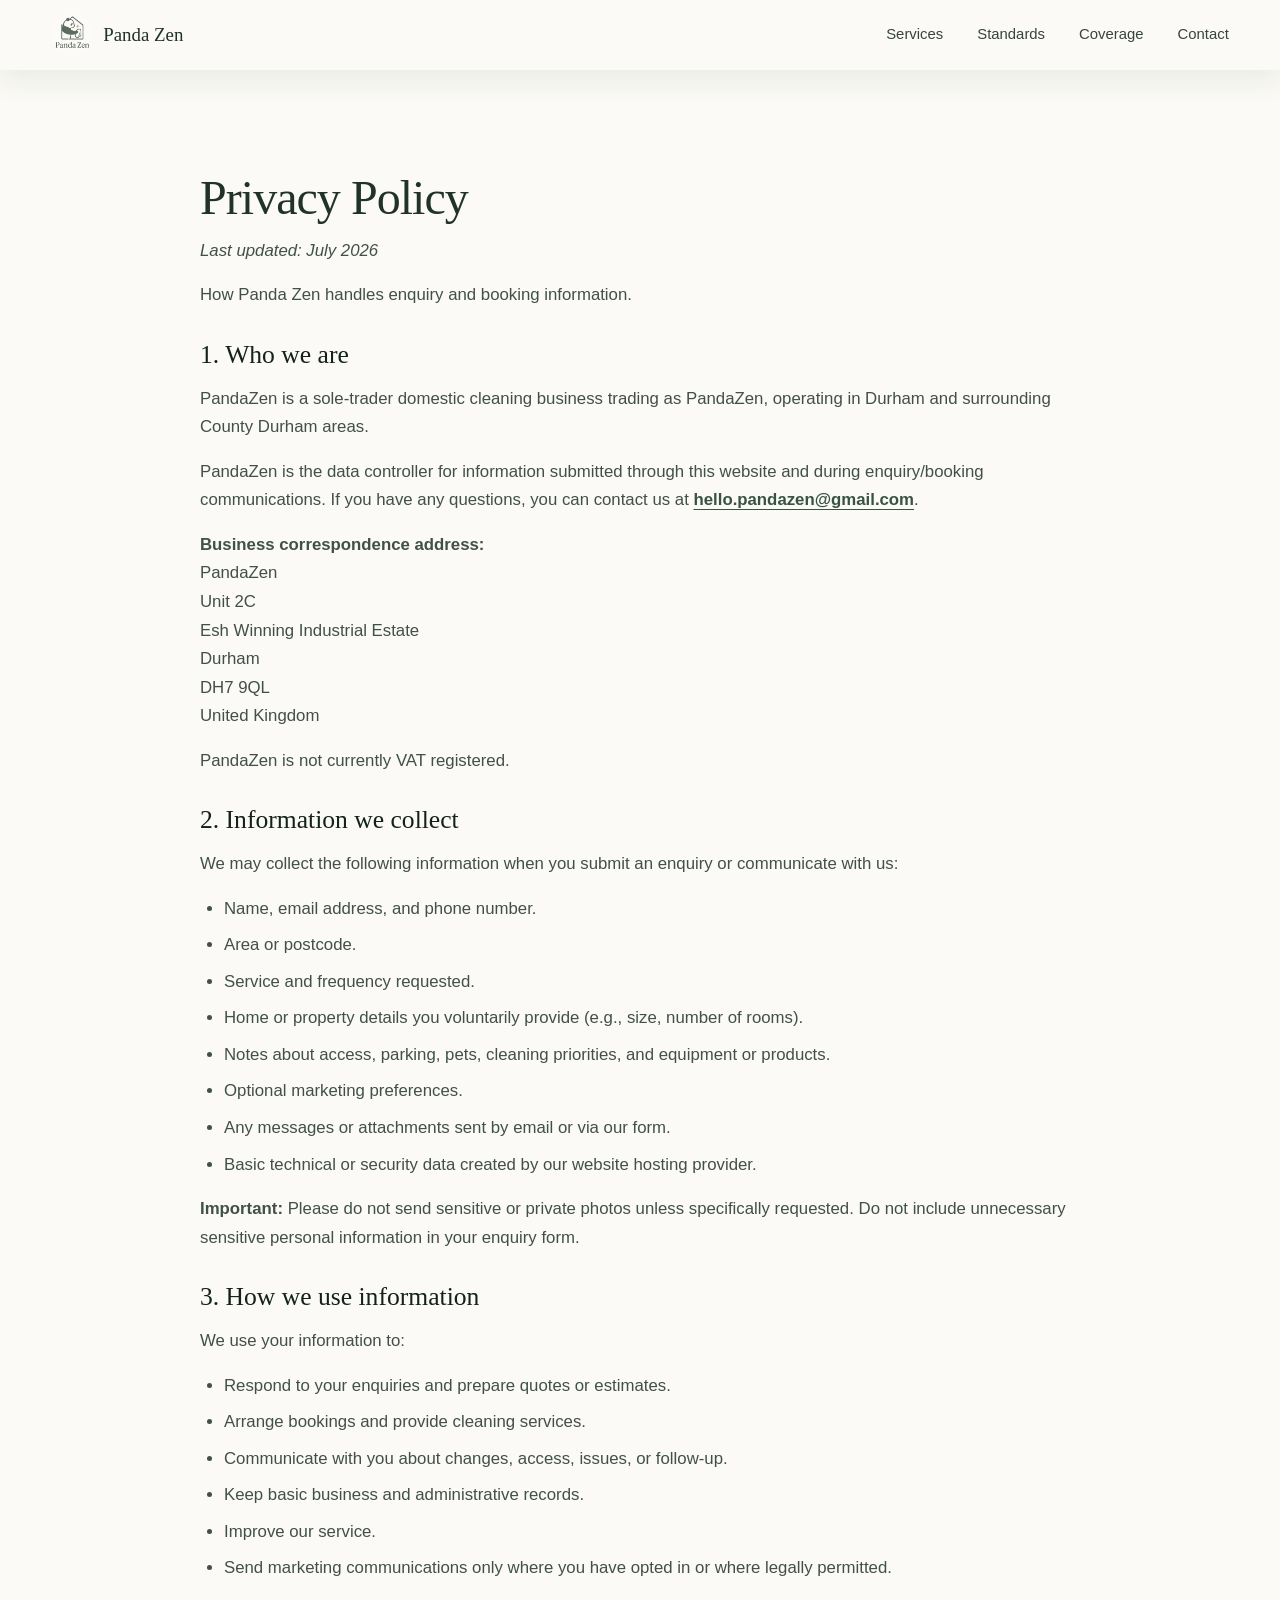
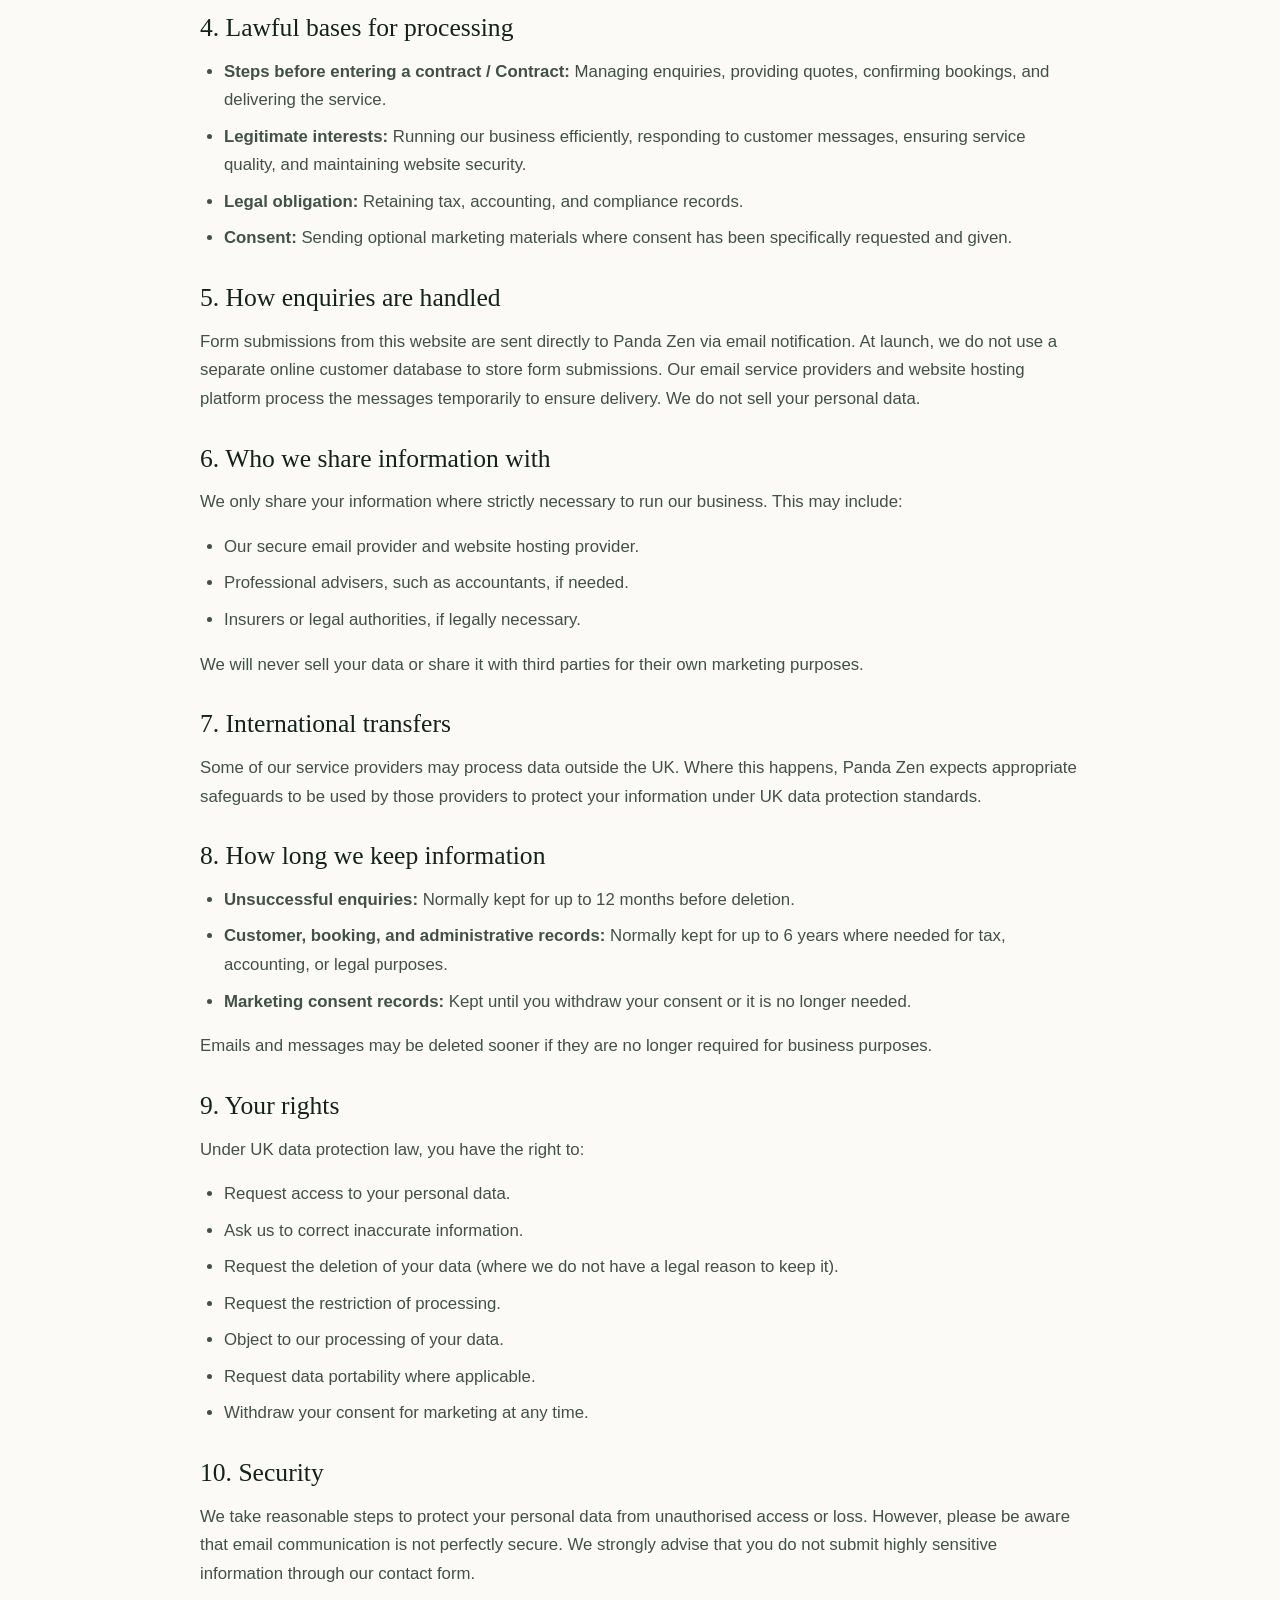
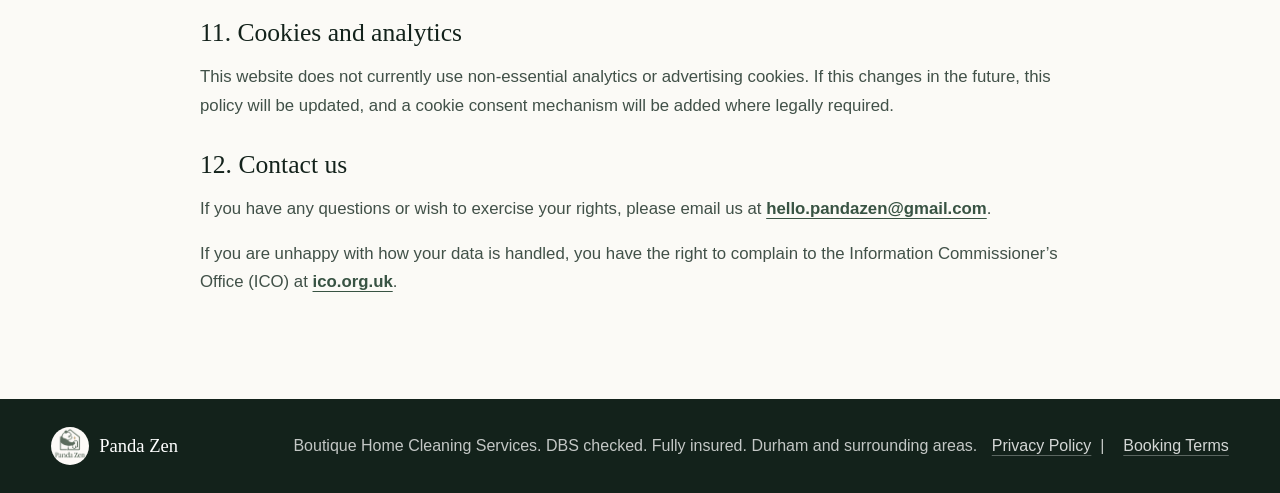
==== commit b3592ece: "Add PandaZen business details" ====
--- a/privacy-policy.html
+++ b/privacy-policy.html
@@ -32,9 +32,16 @@
         <p>How Panda Zen handles enquiry and booking information.</p>
 
         <h2>1. Who we are</h2>
-        <p>Panda Zen is a domestic cleaning service operating in Durham and surrounding County Durham areas.</p>
-        <p>Panda Zen is the data controller for information submitted through this website and during enquiry/booking communications. If you have any questions, you can contact us at <a href="mailto:hello.pandazen@gmail.com">hello.pandazen@gmail.com</a>.</p>
-        <p><em>(Legal trading name: [Insert legal trading name / company name])</em></p>
+        <p>PandaZen is a sole-trader domestic cleaning business trading as PandaZen, operating in Durham and surrounding County Durham areas.</p>
+        <p>PandaZen is the data controller for information submitted through this website and during enquiry/booking communications. If you have any questions, you can contact us at <a href="mailto:hello.pandazen@gmail.com">hello.pandazen@gmail.com</a>.</p>
+        <p><strong>Business correspondence address:</strong><br>
+        PandaZen<br>
+        Unit 2C<br>
+        Esh Winning Industrial Estate<br>
+        Durham<br>
+        DH7 9QL<br>
+        United Kingdom</p>
+        <p>PandaZen is not currently VAT registered.</p>
 
         <h2>2. Information we collect</h2>
         <p>We may collect the following information when you submit an enquiry or communicate with us:</p>
--- a/styles.css
+++ b/styles.css
@@ -725,7 +725,11 @@
 
 .legal-page {
   background: var(--paper);
-  padding-top: 86px; /* Offset for fixed header */
+  padding-top: 86px; /* Offset for header */
+}
+
+.legal-page .site-header {
+  position: absolute; /* Prevents mid-page duplication on screenshots */
 }
 
 .legal-header {
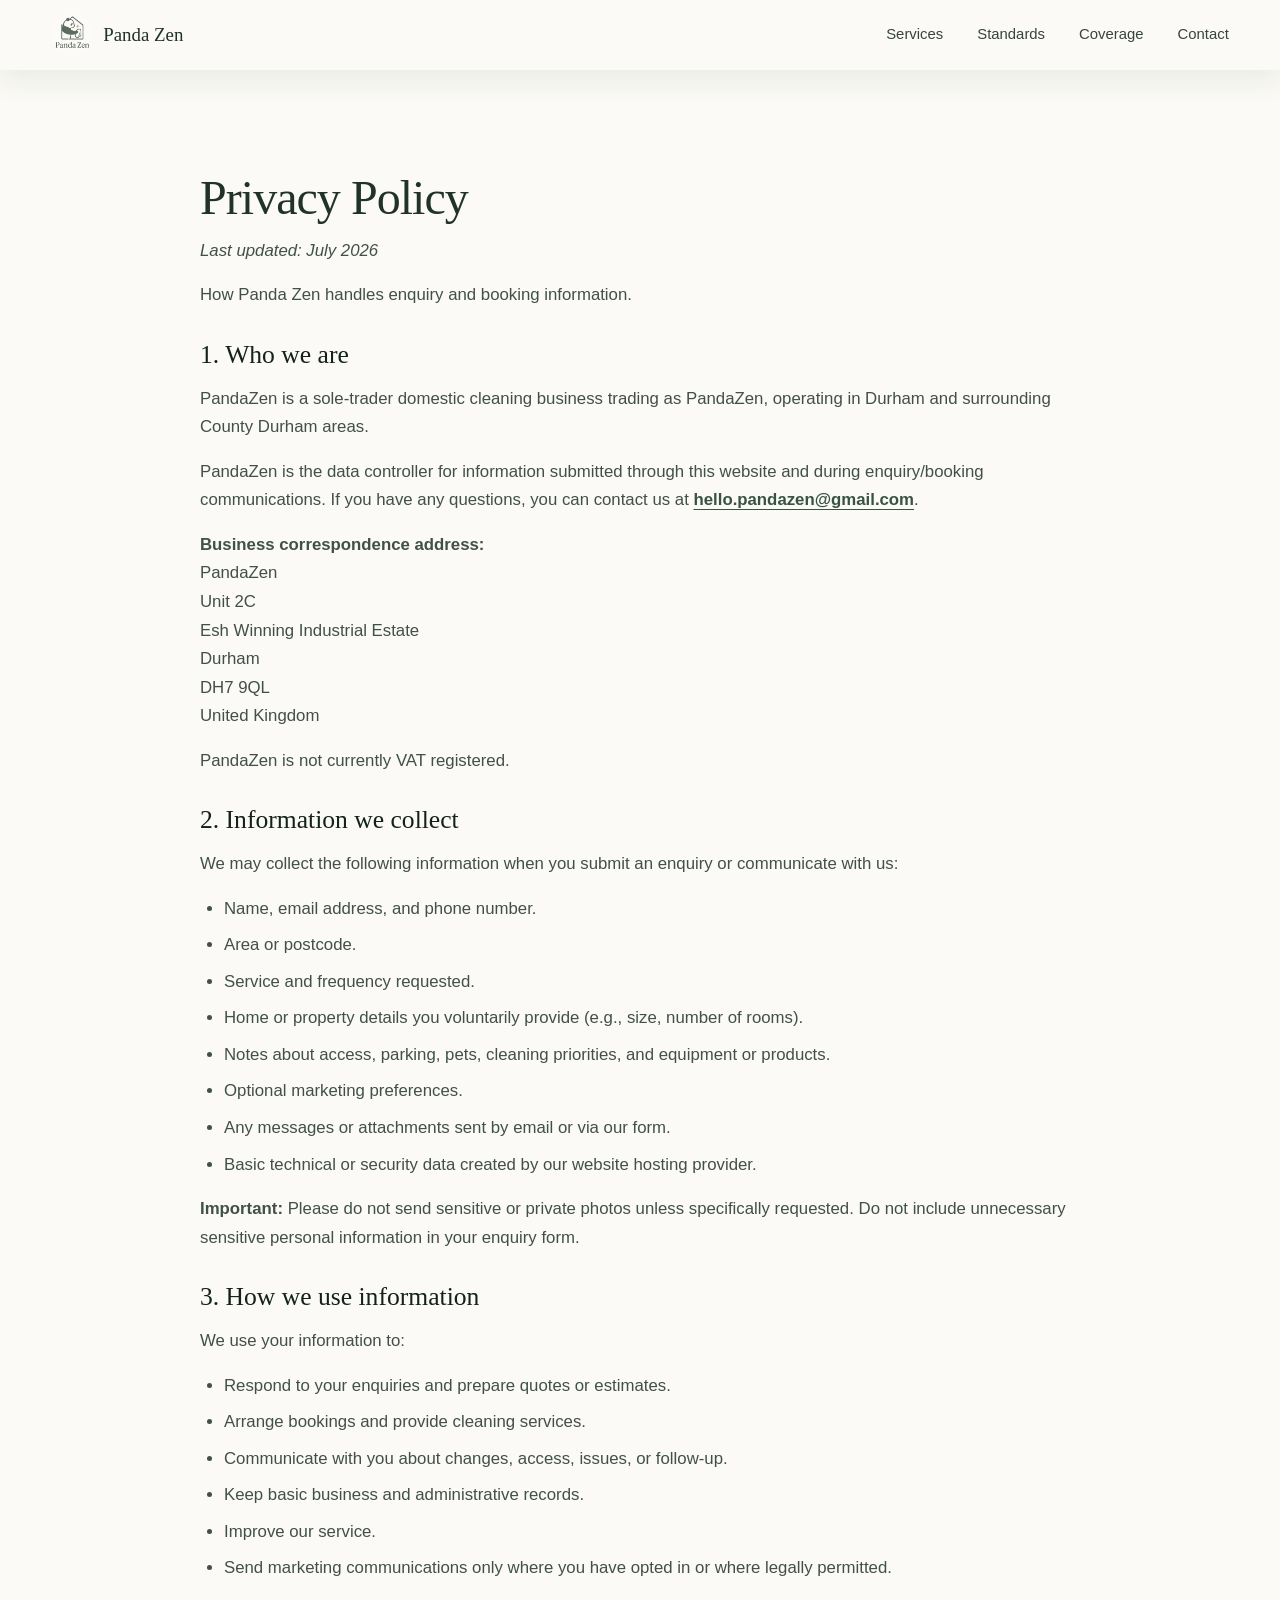
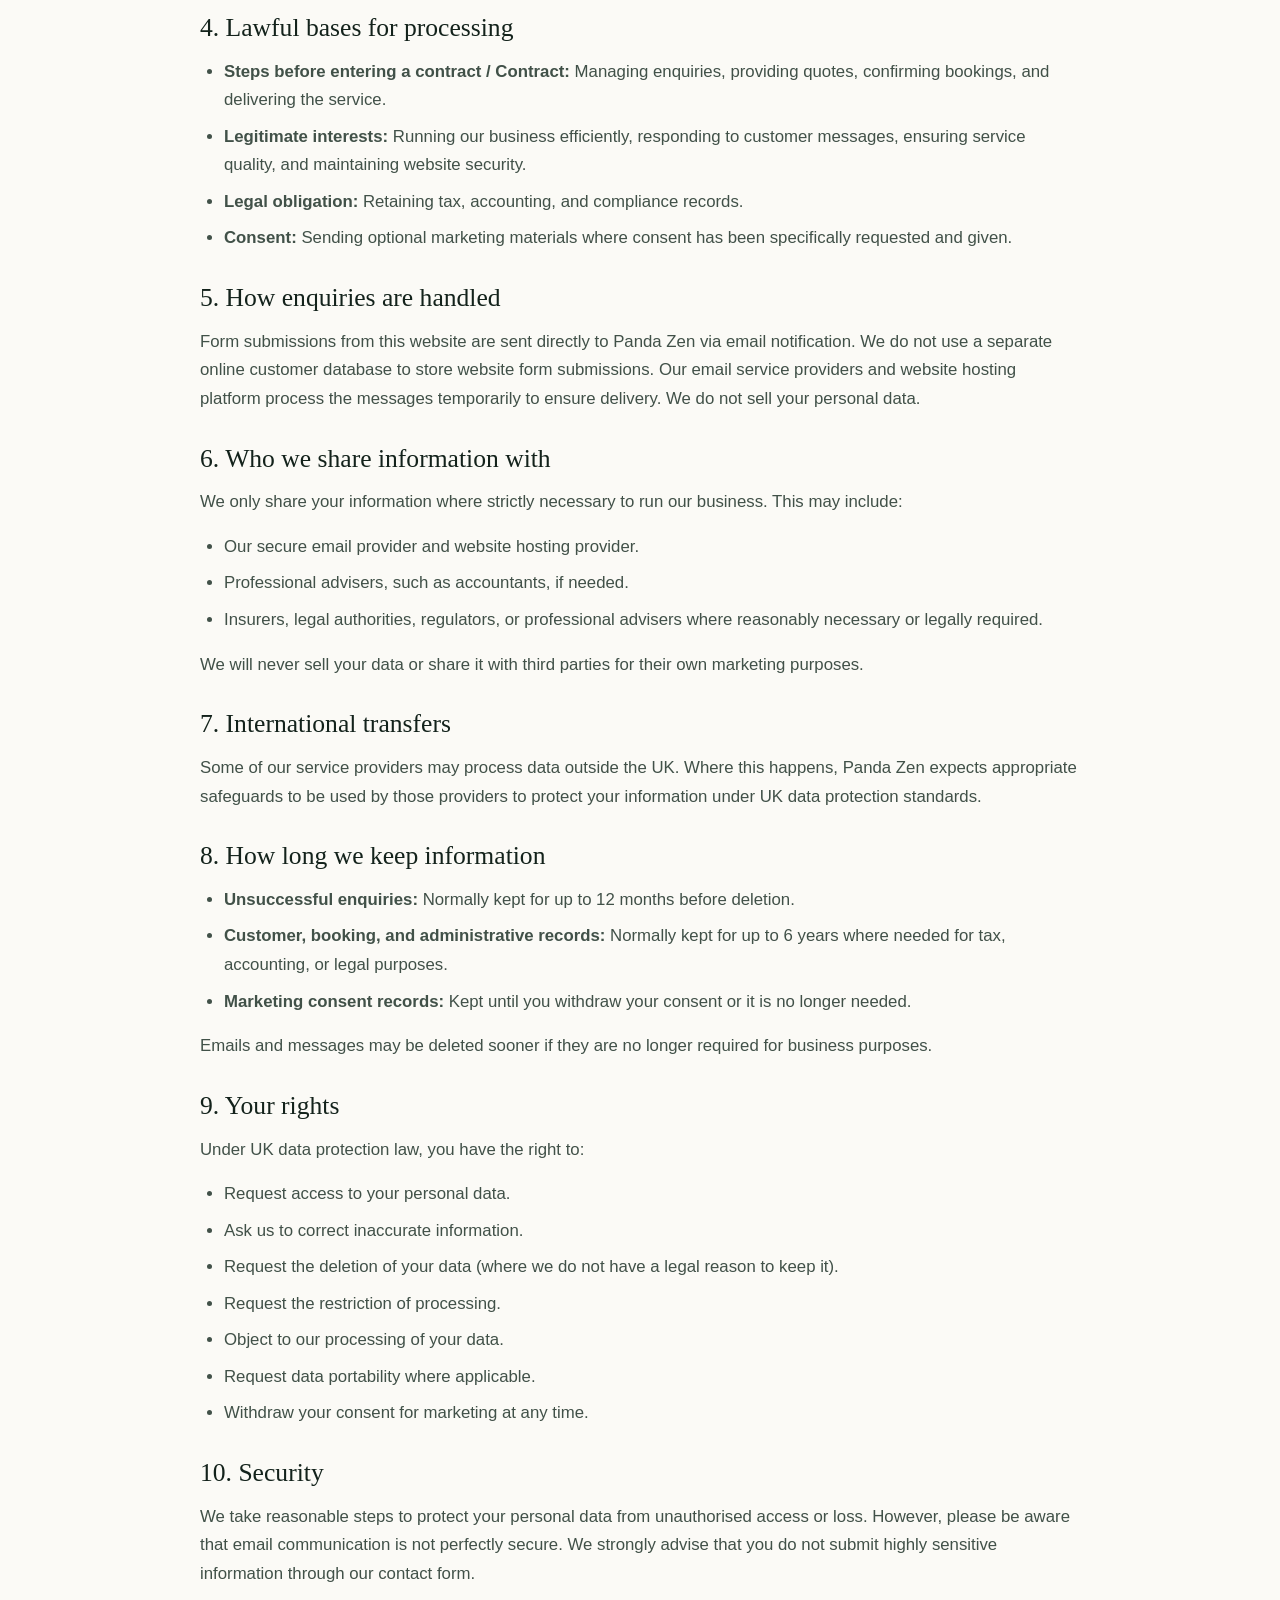
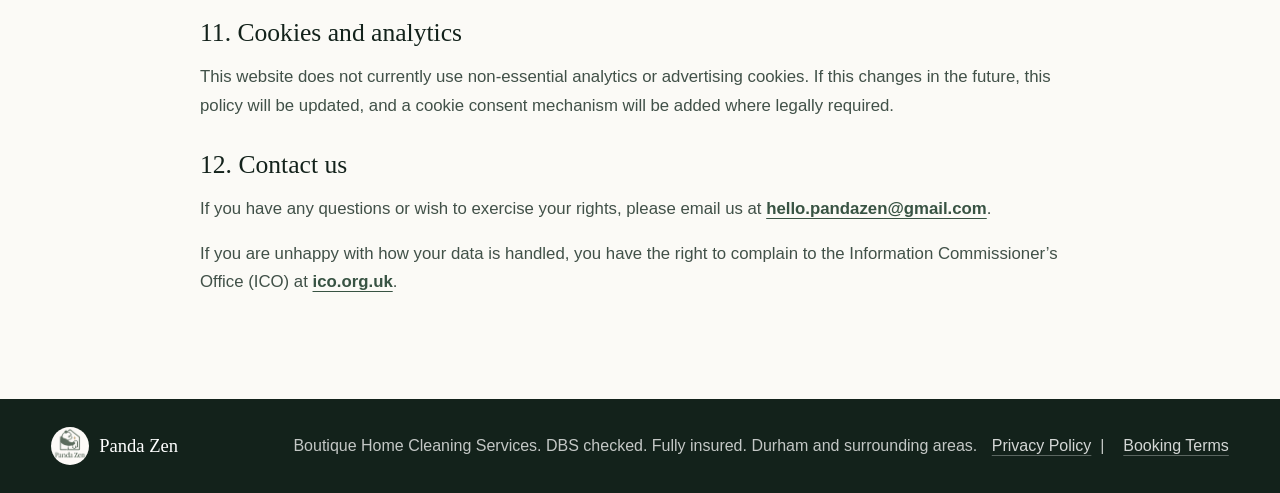
==== commit bce3b872: "Make trust and insurance wording live-ready" ====
--- a/privacy-policy.html
+++ b/privacy-policy.html
@@ -77,14 +77,14 @@
         </ul>
 
         <h2>5. How enquiries are handled</h2>
-        <p>Form submissions from this website are sent directly to Panda Zen via email notification. At launch, we do not use a separate online customer database to store form submissions. Our email service providers and website hosting platform process the messages temporarily to ensure delivery. We do not sell your personal data.</p>
+        <p>Form submissions from this website are sent directly to Panda Zen via email notification. We do not use a separate online customer database to store website form submissions. Our email service providers and website hosting platform process the messages temporarily to ensure delivery. We do not sell your personal data.</p>
 
         <h2>6. Who we share information with</h2>
         <p>We only share your information where strictly necessary to run our business. This may include:</p>
         <ul>
           <li>Our secure email provider and website hosting provider.</li>
           <li>Professional advisers, such as accountants, if needed.</li>
-          <li>Insurers or legal authorities, if legally necessary.</li>
+          <li>Insurers, legal authorities, regulators, or professional advisers where reasonably necessary or legally required.</li>
         </ul>
         <p>We will never sell your data or share it with third parties for their own marketing purposes.</p>
 
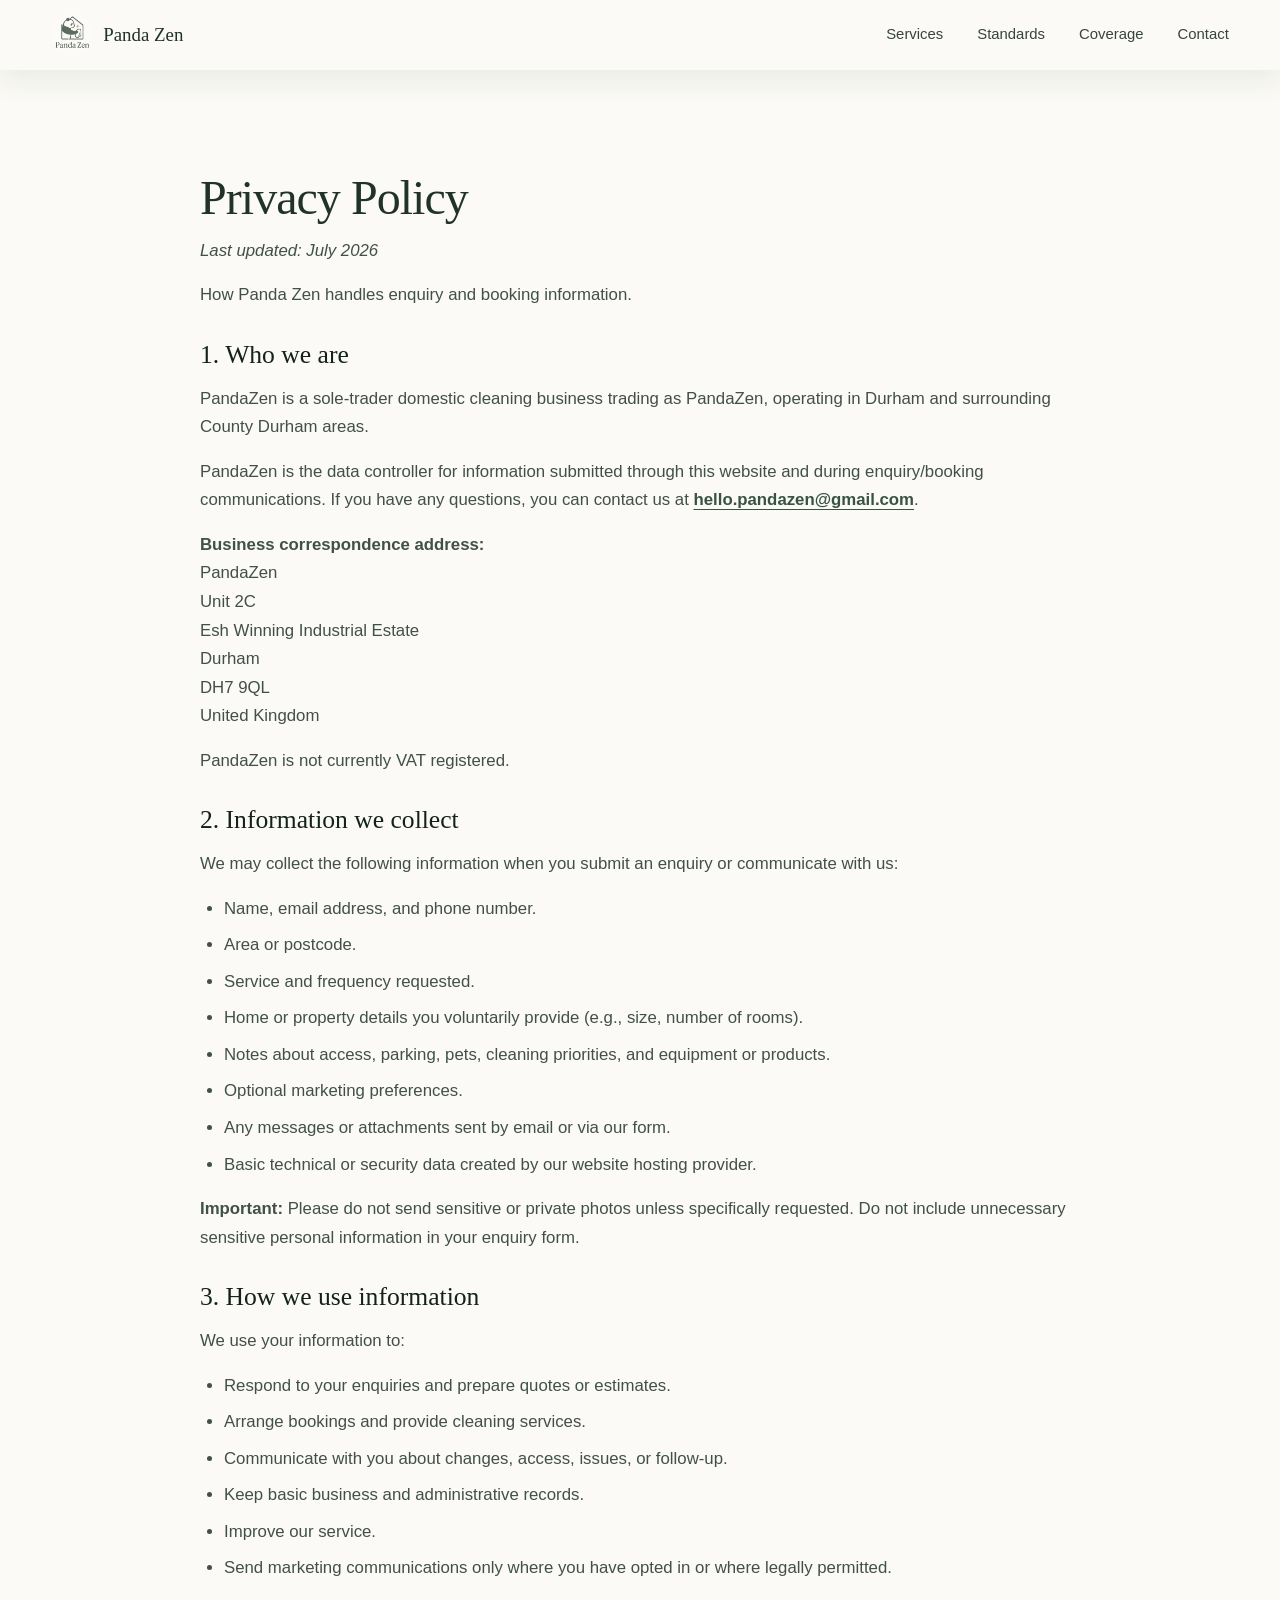
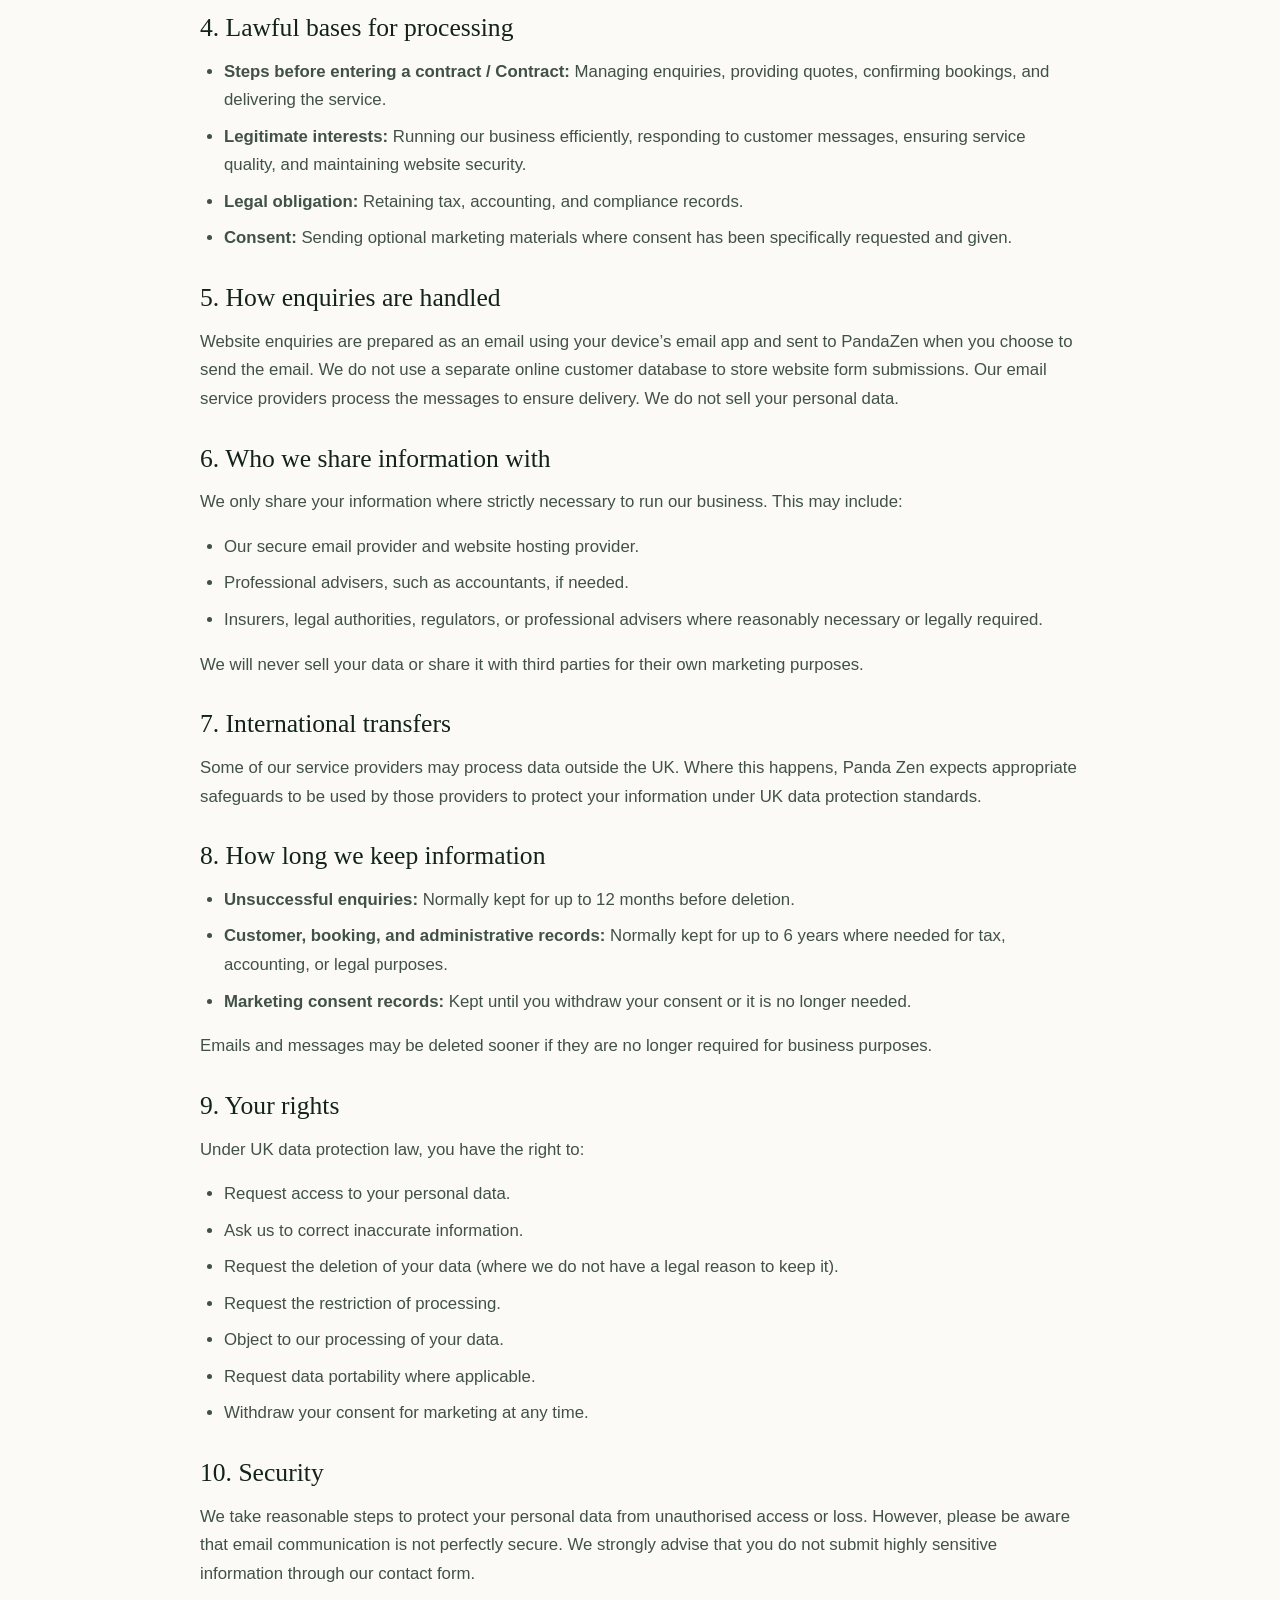
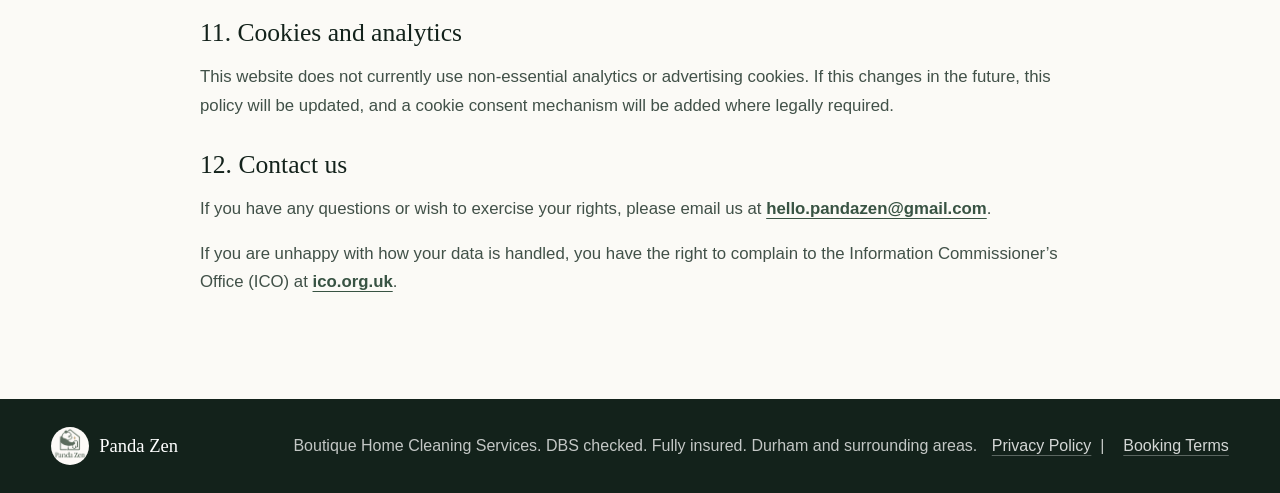
==== commit 4b17270e: "Use mailto enquiry form" ====
--- a/privacy-policy.html
+++ b/privacy-policy.html
@@ -77,7 +77,7 @@
         </ul>
 
         <h2>5. How enquiries are handled</h2>
-        <p>Form submissions from this website are sent directly to Panda Zen via email notification. We do not use a separate online customer database to store website form submissions. Our email service providers and website hosting platform process the messages temporarily to ensure delivery. We do not sell your personal data.</p>
+        <p>Website enquiries are prepared as an email using your device’s email app and sent to PandaZen when you choose to send the email. We do not use a separate online customer database to store website form submissions. Our email service providers process the messages to ensure delivery. We do not sell your personal data.</p>
 
         <h2>6. Who we share information with</h2>
         <p>We only share your information where strictly necessary to run our business. This may include:</p>
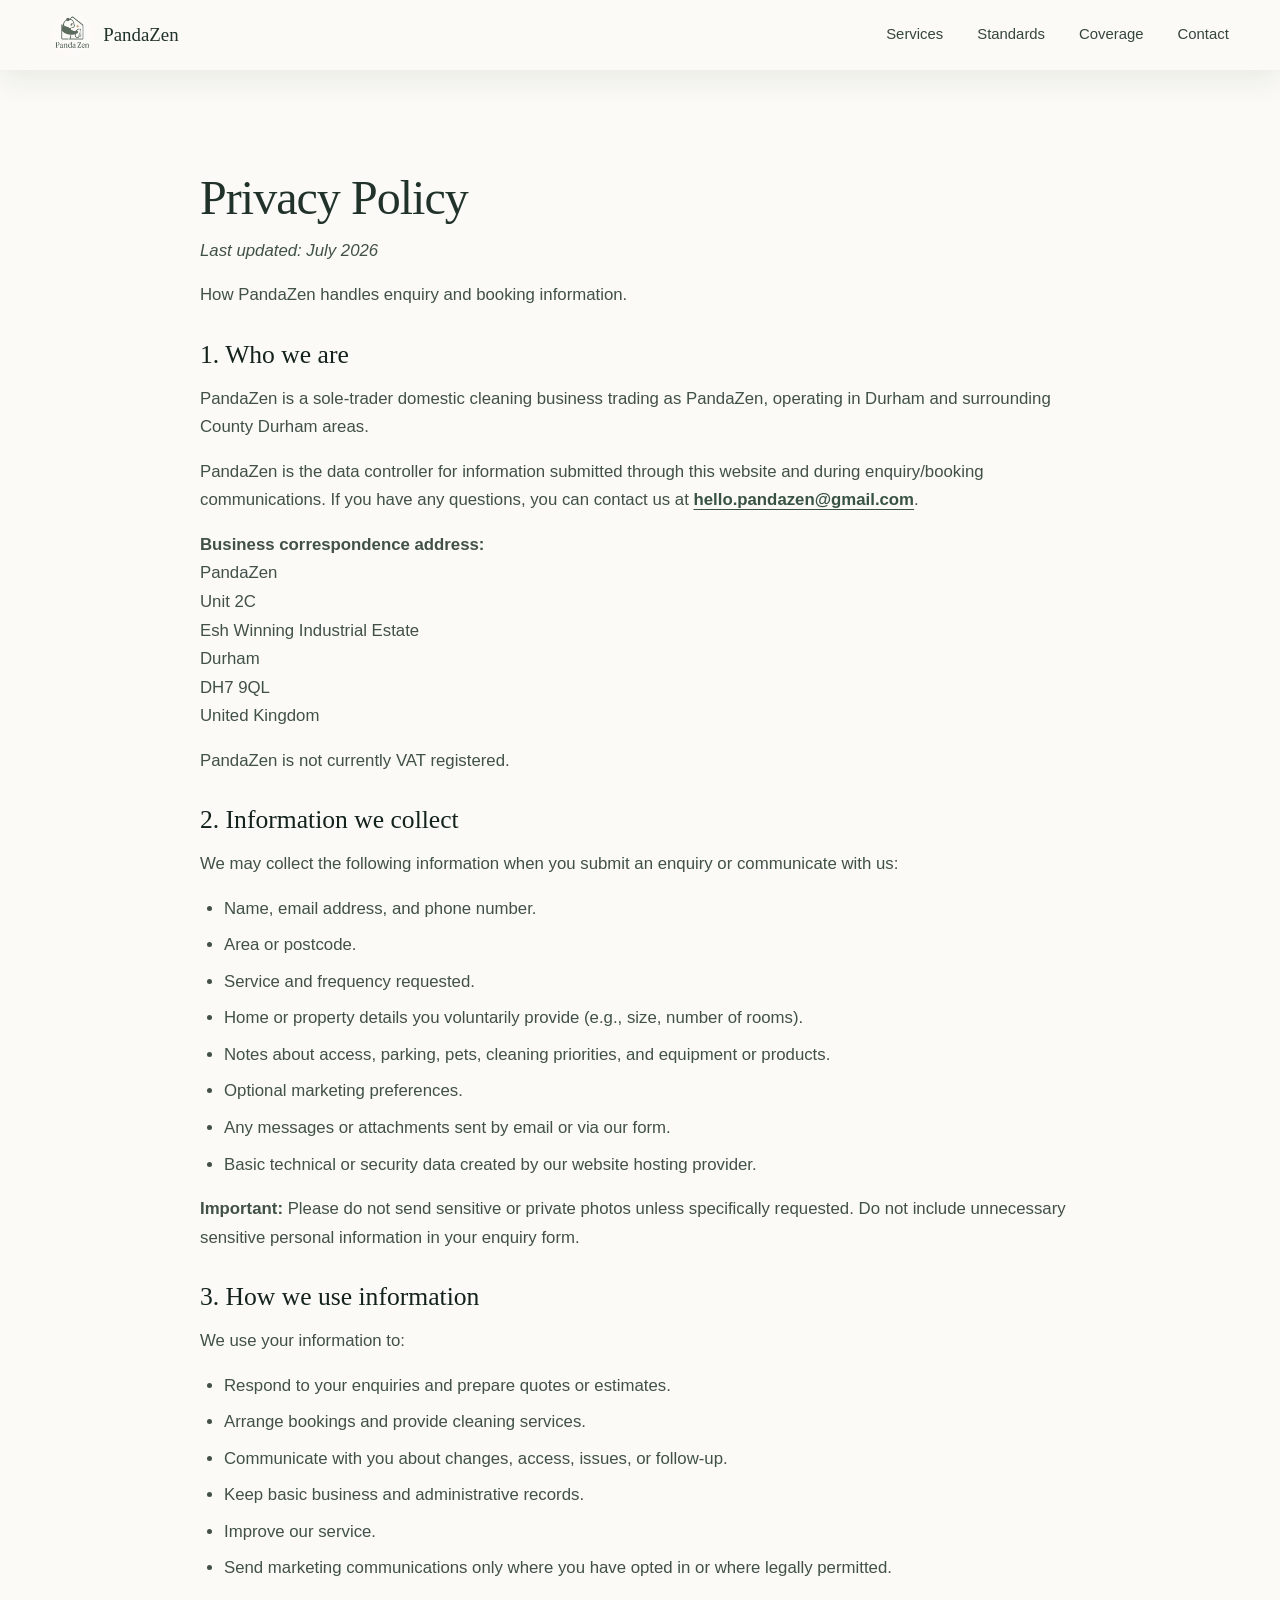
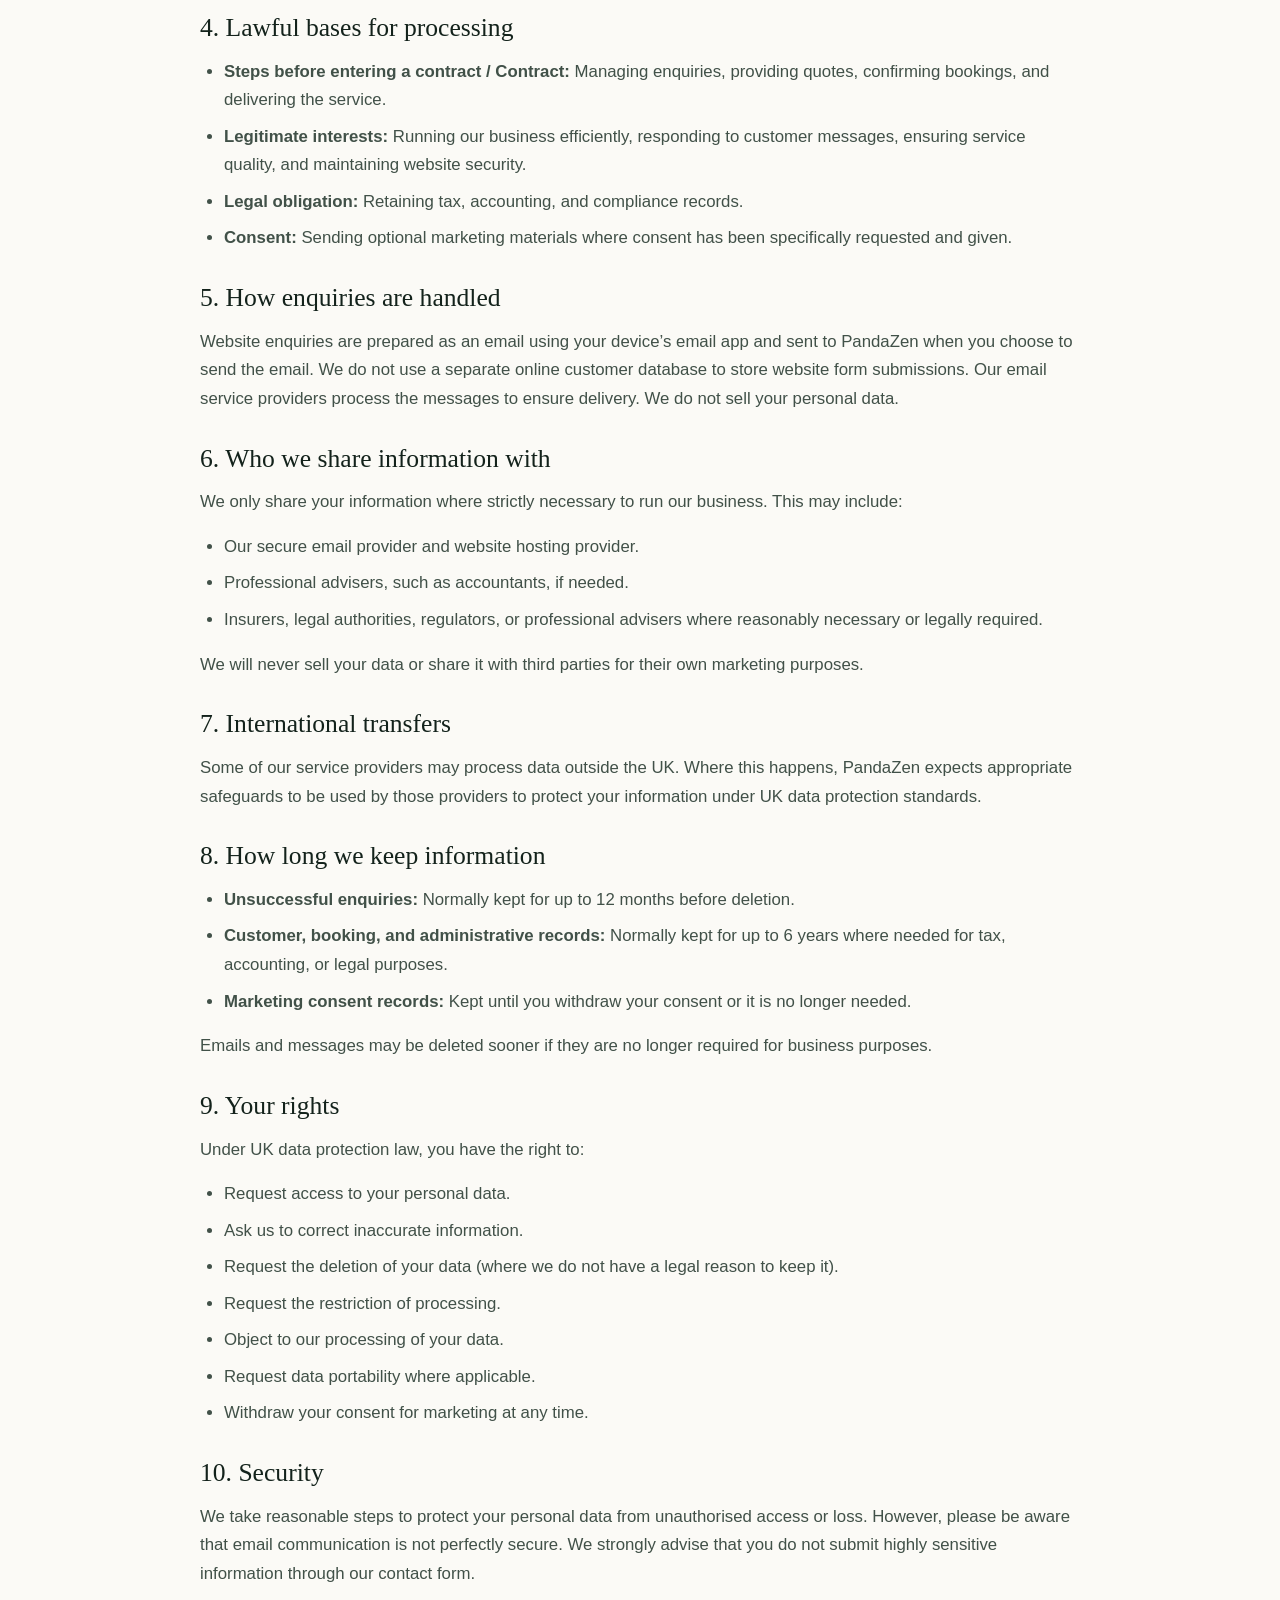
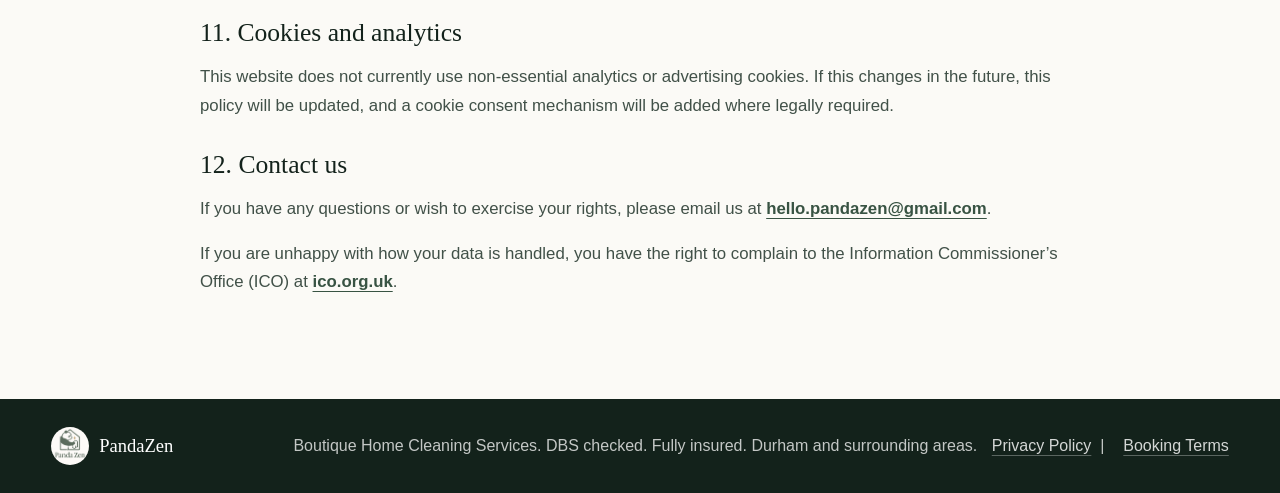
==== commit 0c70672b: "Standardise PandaZen branding" ====
--- a/privacy-policy.html
+++ b/privacy-policy.html
@@ -3,14 +3,14 @@
   <head>
     <meta charset="utf-8">
     <meta name="viewport" content="width=device-width, initial-scale=1">
-    <title>Privacy Policy | Panda Zen</title>
+    <title>Privacy Policy | PandaZen</title>
     <link rel="stylesheet" href="styles.css">
   </head>
   <body class="legal-page">
     <header class="site-header is-scrolled" data-header>
-      <a class="brand" href="index.html" aria-label="Panda Zen home">
-        <img src="assets/logo.png" alt="Panda Zen logo">
-        <span>Panda Zen</span>
+      <a class="brand" href="index.html" aria-label="PandaZen home">
+        <img src="assets/logo.png" alt="PandaZen logo">
+        <span>PandaZen</span>
       </a>
       <button class="nav-toggle" type="button" aria-expanded="false" aria-controls="site-nav" data-nav-toggle>
         <span></span>
@@ -29,7 +29,7 @@
     <main class="legal-main">
         <h1>Privacy Policy</h1>
         <p class="legal-updated">Last updated: July 2026</p>
-        <p>How Panda Zen handles enquiry and booking information.</p>
+        <p>How PandaZen handles enquiry and booking information.</p>
 
         <h2>1. Who we are</h2>
         <p>PandaZen is a sole-trader domestic cleaning business trading as PandaZen, operating in Durham and surrounding County Durham areas.</p>
@@ -89,7 +89,7 @@
         <p>We will never sell your data or share it with third parties for their own marketing purposes.</p>
 
         <h2>7. International transfers</h2>
-        <p>Some of our service providers may process data outside the UK. Where this happens, Panda Zen expects appropriate safeguards to be used by those providers to protect your information under UK data protection standards.</p>
+        <p>Some of our service providers may process data outside the UK. Where this happens, PandaZen expects appropriate safeguards to be used by those providers to protect your information under UK data protection standards.</p>
 
         <h2>8. How long we keep information</h2>
         <ul>
@@ -126,7 +126,7 @@
     <footer class="site-footer">
       <div>
         <img src="assets/logo.png" alt="">
-        <span>Panda Zen</span>
+        <span>PandaZen</span>
       </div>
       <p>Boutique Home Cleaning Services. DBS checked. Fully insured. Durham and surrounding areas. <a href="privacy-policy.html">Privacy Policy</a> &nbsp;|&nbsp; <a href="terms.html">Booking Terms</a></p>
     </footer>
